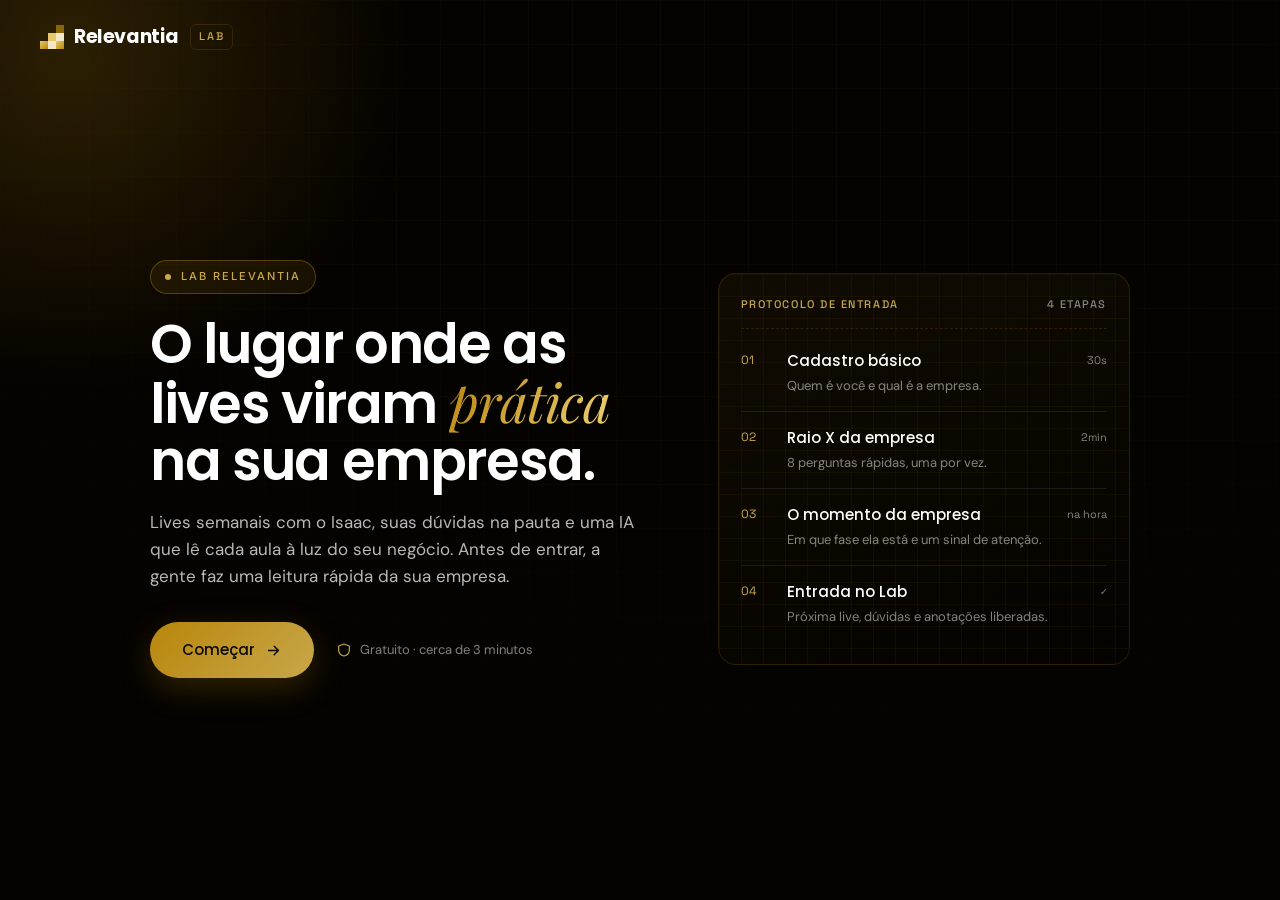
==== index.html @ 58bb85fe "Lab Relevantia V1 essencial Raio X com leitura rápida (momento da empresa e um sinal), leitura compl" ====
<!doctype html>
<html lang="pt-BR">
<head>
<meta charset="utf-8">
<meta name="viewport" content="width=device-width, initial-scale=1, viewport-fit=cover">
<title>Lab Relevantia</title>
<meta name="description" content="A casa de quem acompanha as lives semanais do Isaac Araújo: lives, dúvidas, Raio X da empresa e anotações com IA.">
<meta name="theme-color" content="#050300">
<link rel="preconnect" href="https://fonts.googleapis.com">
<link rel="preconnect" href="https://fonts.gstatic.com" crossorigin>
<link href="https://fonts.googleapis.com/css2?family=Poppins:wght@500;600;700&family=DM+Sans:opsz,wght@9..40,300;9..40,400;9..40,500;9..40,600&family=Space+Grotesk:wght@400;500;600&family=Playfair+Display:ital,wght@1,400;1,500&family=Inter:wght@500;600&display=swap" rel="stylesheet">
<link rel="stylesheet" href="css/lab.css">
</head>
<body>

<!-- símbolo da marca -->
<svg width="0" height="0" style="position:absolute" aria-hidden="true">
  <defs>
    <linearGradient id="lg-gold" x1="0" y1="0" x2="1" y2="1"><stop offset="0" stop-color="#E8C96A"/><stop offset="1" stop-color="#B8860B"/></linearGradient>
    <symbol id="mark" viewBox="0 0 30 30">
      <rect x="20" y="0" width="10" height="10" fill="#8A6608"/>
      <rect x="10" y="10" width="10" height="10" fill="#E8C96A"/>
      <rect x="20" y="10" width="10" height="10" fill="#F2E7C9"/>
      <rect x="0" y="20" width="10" height="10" fill="url(#lg-gold)"/>
      <rect x="10" y="20" width="10" height="10" fill="#F2E7C9"/>
      <rect x="20" y="20" width="10" height="10" fill="url(#lg-gold)"/>
    </symbol>
  </defs>
</svg>

<div id="app"></div>
<div id="toast" class="toast" role="status" aria-live="polite"></div>

<script src="js/lab.js" defer></script>
</body>
</html>
---- css/lab.css ----
/* ============ TOKENS (identidade Relevantia + caderno de laboratório) ============ */
:root{
  color-scheme:dark;
  --ink:#050300; --ink-2:#0A0800; --ink-3:#120D02; --ink-4:#18120A; --brown:#1A1200;
  --gold:#B8860B; --gold-2:#C8A84B; --gold-3:#E8C96A; --gold-deep:#8A6608; --bronze:#7A5C1E;
  --cream:#F5F0E8; --cream-2:#FFFDF7; --cream-line:#E0D8CC;
  --text-dark:#0A0800; --muted-dark:#5C4C38; --muted-warm:#A89880;
  --line:rgba(184,134,11,.18); --line-2:rgba(255,255,255,.08);
  --t-1:#fff; --t-2:rgba(255,255,255,.72); --t-3:rgba(255,255,255,.5);
  --live:#FF5E4D; --ok:#7FBF7A;
  --grad-gold:linear-gradient(135deg,#B8860B,#C8A84B);
  --grad-gold-text:linear-gradient(120deg,#B8860B 0%,#E8C96A 45%,#C8A84B 70%,#B8860B 100%);
  --f-head:"Poppins",system-ui,sans-serif;
  --f-body:"DM Sans",system-ui,sans-serif;
  --f-serif:"Playfair Display",Georgia,serif;
  --f-label:"Inter",system-ui,sans-serif;
  --f-tech:"Space Grotesk",ui-monospace,monospace;
  --ease:cubic-bezier(.22,1,.36,1);
  --gutter:clamp(16px,3.4vw,40px);
  --side:248px;
}
*,*::before,*::after{box-sizing:border-box}
html{-webkit-text-size-adjust:100%}
body{margin:0;background:var(--ink);color:var(--t-1);font-family:var(--f-body);font-size:15px;line-height:1.6;-webkit-font-smoothing:antialiased;overflow-x:hidden;min-height:100vh}
img,svg{display:block;max-width:100%}
a{color:inherit;text-decoration:none}
p{margin:0}
h1,h2,h3,h4{margin:0;font-family:var(--f-head);font-weight:600;letter-spacing:-.02em;line-height:1.2}
button{font:inherit;color:inherit;background:none;border:0;cursor:pointer;padding:0}
input,select,textarea{font:inherit;color:inherit}
::selection{background:var(--gold-3);color:var(--ink)}
:focus-visible{outline:2px solid var(--gold-3);outline-offset:3px;border-radius:8px}

.serif{font-family:var(--f-serif);font-style:italic;font-weight:400;letter-spacing:-.01em;
  background:var(--grad-gold-text);background-size:220% 100%;-webkit-background-clip:text;background-clip:text;color:transparent;padding-right:.06em;animation:shimmer 6s linear infinite}
.paper .serif{background:linear-gradient(120deg,#8A6608 0%,#B8860B 45%,#7A5C1E 70%,#8A6608 100%);background-size:220% 100%;-webkit-background-clip:text;background-clip:text}
@keyframes shimmer{to{background-position:-220% 0}}

/* rótulo técnico (estética de laboratório) */
.mono{font-family:var(--f-tech);font-size:11px;font-weight:500;letter-spacing:.14em;text-transform:uppercase;color:var(--gold-2)}
.paper .mono{color:var(--gold-deep)}
.eyebrow{display:inline-flex;align-items:center;gap:10px;padding:7px 14px;border-radius:100px;font-family:var(--f-label);font-size:11px;font-weight:500;letter-spacing:.18em;text-transform:uppercase;color:var(--gold-2);background:rgba(184,134,11,.1);border:1px solid rgba(184,134,11,.4)}
.eyebrow .dot{width:6px;height:6px;border-radius:50%;background:var(--gold-2);animation:ping 2.2s var(--ease) infinite}
@keyframes ping{0%{box-shadow:0 0 0 0 rgba(200,168,75,.55)}80%,100%{box-shadow:0 0 0 8px rgba(200,168,75,0)}}
.live-dot{position:relative;display:inline-block;width:8px;height:8px;border-radius:50%;background:var(--live);flex:none}
.live-dot::after{content:"";position:absolute;inset:0;border-radius:50%;background:var(--live);animation:livepulse 1.8s ease-out infinite}
@keyframes livepulse{0%{transform:scale(1);opacity:.7}100%{transform:scale(3.2);opacity:0}}

/* botões */
.btn{position:relative;display:inline-flex;align-items:center;justify-content:center;gap:10px;min-height:46px;padding:12px 24px;border-radius:100px;font-family:var(--f-head);font-weight:500;font-size:14px;line-height:1.2;cursor:pointer;border:0;isolation:isolate;overflow:hidden;transition:transform .3s var(--ease),box-shadow .3s var(--ease),background .3s,border-color .3s;white-space:nowrap}
.btn svg{width:17px;height:17px;flex:none}
.btn-gold{color:var(--ink-2);background:var(--grad-gold);box-shadow:0 10px 32px rgba(184,134,11,.25)}
.btn-gold::before{content:"";position:absolute;inset:0;z-index:-1;background:linear-gradient(135deg,#E8C96A,#B8860B);opacity:0;transition:opacity .3s}
.btn-gold:hover{transform:translateY(-2px);box-shadow:0 16px 44px rgba(184,134,11,.4)}
.btn-gold:hover::before{opacity:1}
.btn-gold:disabled{opacity:.4;pointer-events:none}
.btn-ghost{color:var(--t-1);border:1px solid rgba(255,255,255,.18);background:rgba(255,255,255,.03)}
.btn-ghost:hover{border-color:var(--gold-2);background:rgba(184,134,11,.08)}
.paper .btn-ghost{color:var(--text-dark);border-color:var(--cream-line);background:#fff}
.paper .btn-ghost:hover{border-color:var(--gold)}
.btn-sm{min-height:36px;padding:8px 16px;font-size:13px}
.btn-lg{min-height:56px;padding:16px 32px;font-size:15px}
.link{color:var(--gold-2);font-weight:500;display:inline-flex;align-items:center;gap:6px}
.link:hover{color:var(--gold-3)}
.link svg{width:15px;height:15px}

/* fundo: grade de laboratório */
.grid-bg{position:fixed;inset:0;pointer-events:none;z-index:0;
  background-image:linear-gradient(rgba(184,134,11,.045) 1px,transparent 1px),linear-gradient(90deg,rgba(184,134,11,.045) 1px,transparent 1px);background-size:44px 44px;
  -webkit-mask-image:radial-gradient(ellipse 90% 80% at 60% 20%,#000 30%,transparent 85%);mask-image:radial-gradient(ellipse 90% 80% at 60% 20%,#000 30%,transparent 85%)}
.glow{position:fixed;border-radius:50%;pointer-events:none;z-index:0;width:700px;height:700px;left:-280px;top:-300px;background:radial-gradient(circle,rgba(184,134,11,.22),transparent 70%)}

/* formulários */
.field{display:flex;flex-direction:column;gap:7px}
.field>span{font-family:var(--f-label);font-size:12px;font-weight:500;color:var(--t-2);letter-spacing:.02em}
.input{width:100%;min-height:48px;padding:12px 16px;border-radius:12px;border:1px solid rgba(255,255,255,.14);background:rgba(255,255,255,.035);color:var(--t-1);outline:none;transition:border-color .25s,background .25s}
.input::placeholder{color:var(--t-3)}
.input:focus{border-color:var(--gold-2);background:rgba(184,134,11,.06)}
select.input{appearance:none;background-image:url("data:image/svg+xml,%3Csvg xmlns='http://www.w3.org/2000/svg' width='12' height='12' viewBox='0 0 24 24' fill='none' stroke='%23C8A84B' stroke-width='2.5' stroke-linecap='round'%3E%3Cpath d='m6 9 6 6 6-6'/%3E%3C/svg%3E");background-repeat:no-repeat;background-position:right 16px center;padding-right:40px}
select.input option{background:var(--ink-3);color:#fff}
textarea.input{min-height:120px;resize:vertical;line-height:1.55}
.form-grid{display:grid;grid-template-columns:1fr 1fr;gap:16px}
.form-grid .full{grid-column:1/-1}

/* ============ ONBOARDING ============ */
.ob{position:relative;min-height:100vh;min-height:100svh;display:flex;flex-direction:column}
.ob-top{position:relative;z-index:2;display:flex;align-items:center;justify-content:space-between;gap:16px;padding:22px var(--gutter)}
.logo{display:inline-flex;align-items:center;gap:10px;font-family:var(--f-head);font-weight:700;font-size:19px;letter-spacing:-.02em;color:#fff}
.logo svg{width:24px;height:24px}
.logo .lab-tag{font-family:var(--f-tech);font-weight:500;font-size:11px;letter-spacing:.16em;color:var(--gold-2);padding:3px 8px;border:1px solid var(--line);border-radius:6px;margin-left:2px}
.steps{display:flex;align-items:center;gap:8px;font-family:var(--f-tech);font-size:11px;letter-spacing:.12em;text-transform:uppercase;color:var(--t-3)}
.steps .st{display:flex;align-items:center;gap:8px}
.steps .st i{width:22px;height:22px;border-radius:50%;display:grid;place-items:center;font-style:normal;border:1px solid rgba(255,255,255,.18);font-size:10px}
.steps .st.on{color:var(--gold-3)}
.steps .st.on i{border-color:var(--gold-2);background:rgba(184,134,11,.18)}
.steps .st.done i{background:var(--gold-2);border-color:var(--gold-2);color:var(--ink)}
.steps .bar{width:28px;height:1px;background:rgba(255,255,255,.15)}
.ob-body{position:relative;z-index:2;flex:1;display:flex;align-items:center;justify-content:center;padding:24px var(--gutter) 60px}

.welcome{max-width:980px;width:100%;display:grid;grid-template-columns:1.1fr .9fr;gap:clamp(32px,5vw,64px);align-items:center}
.welcome h1{font-size:clamp(34px,4.4vw,54px);line-height:1.06;letter-spacing:-.025em;margin:22px 0 18px}
.welcome .lead{font-size:17px;color:var(--t-2);max-width:500px}
.welcome .cta{display:flex;flex-wrap:wrap;gap:14px 22px;align-items:center;margin-top:32px}
.welcome .meta{font-size:13px;color:var(--t-3);display:flex;align-items:center;gap:8px}
.welcome .meta svg{width:16px;height:16px;color:var(--gold-2)}
.protocol{border:1px solid var(--line);border-radius:18px;background:linear-gradient(160deg,rgba(18,13,2,.9),rgba(5,3,0,.9));padding:22px;position:relative;overflow:hidden}
.protocol::before{content:"";position:absolute;inset:0;background-image:linear-gradient(rgba(184,134,11,.06) 1px,transparent 1px),linear-gradient(90deg,rgba(184,134,11,.06) 1px,transparent 1px);background-size:22px 22px;pointer-events:none}
.protocol>*{position:relative}
.protocol-h{display:flex;justify-content:space-between;align-items:center;padding-bottom:14px;border-bottom:1px dashed var(--line);margin-bottom:6px}
.protocol ol{list-style:none;margin:0;padding:0}
.protocol li{display:grid;grid-template-columns:34px 1fr auto;gap:12px;align-items:start;padding:14px 0;border-bottom:1px solid var(--line-2)}
.protocol li:last-child{border-bottom:0}
.protocol li .n{font-family:var(--f-tech);font-size:12px;color:var(--gold-2);padding-top:2px}
.protocol li b{display:block;font-family:var(--f-head);font-weight:500;font-size:15px}
.protocol li small{color:var(--t-3);font-size:13px}
.protocol li .tm{font-family:var(--f-tech);font-size:11px;color:var(--t-3);padding-top:3px}

.ob-card{width:100%;max-width:620px}
.ob-card h2{font-size:clamp(26px,3vw,34px);margin:14px 0 10px}
.ob-card .sub{color:var(--t-2);margin-bottom:28px}
.ob-actions{display:flex;justify-content:space-between;align-items:center;gap:12px;margin-top:30px}
.privacy{font-size:12px;color:var(--t-3);margin-top:18px;display:flex;gap:8px;align-items:flex-start}
.privacy svg{width:14px;height:14px;flex:none;margin-top:3px;color:var(--gold-2)}

/* Raio X */
.rx{width:100%;max-width:680px}
.rx-meter{display:flex;align-items:center;gap:14px;margin-bottom:34px}
.rx-meter .track{flex:1;height:6px;border-radius:6px;background:rgba(255,255,255,.07);position:relative;overflow:hidden}
.rx-meter .track::after{content:"";position:absolute;inset:0;background:repeating-linear-gradient(90deg,transparent 0 calc(100%/8 - 1px),rgba(5,3,0,.9) calc(100%/8 - 1px) calc(100%/8))}
.rx-meter .fill{position:absolute;inset:0 auto 0 0;background:var(--grad-gold);transition:width .6s var(--ease)}
.rx-meter .count{font-family:var(--f-tech);font-size:12px;color:var(--t-2);min-width:52px;text-align:right}
.rx-q{animation:qin .55s var(--ease)}
@keyframes qin{from{opacity:0;transform:translateY(14px)}to{opacity:1;transform:none}}
.rx-tag{display:flex;align-items:center;gap:10px;margin-bottom:14px}
.rx-tag .chip-tag{font-family:var(--f-tech);font-size:11px;letter-spacing:.14em;text-transform:uppercase;color:var(--gold-3);border:1px solid rgba(184,134,11,.4);background:rgba(184,134,11,.1);padding:4px 10px;border-radius:6px}
.rx-q h2{font-size:clamp(22px,2.6vw,30px);line-height:1.25;margin-bottom:8px}
.rx-q .hint{color:var(--t-3);font-size:14px;margin-bottom:24px}
.opts{display:grid;gap:10px}
.opt{display:grid;grid-template-columns:32px 1fr;gap:14px;align-items:center;text-align:left;padding:14px 16px;border-radius:14px;border:1px solid rgba(255,255,255,.1);background:rgba(255,255,255,.025);transition:border-color .25s,background .25s,transform .25s var(--ease)}
.opt:hover{border-color:rgba(200,168,75,.6);background:rgba(184,134,11,.07);transform:translateX(3px)}
.opt .k{width:32px;height:32px;border-radius:9px;display:grid;place-items:center;font-family:var(--f-tech);font-size:12px;color:var(--gold-2);border:1px solid var(--line)}
.opt.sel{border-color:var(--gold-2);background:rgba(184,134,11,.14)}
.opt.sel .k{background:var(--gold-2);color:var(--ink);border-color:var(--gold-2)}
.rx-other{margin-top:12px}
.rx-nav{display:flex;justify-content:space-between;align-items:center;margin-top:26px;min-height:46px}

/* processando */
.proc{max-width:520px;width:100%;text-align:center}
.flask{width:86px;height:86px;margin:0 auto 26px;position:relative}
.flask svg{width:100%;height:100%}
.flask .liq{animation:liq 2.4s ease-in-out infinite;transform-origin:50% 100%}
@keyframes liq{0%,100%{transform:scaleY(.92)}50%{transform:scaleY(1.04)}}
.flask .bub{animation:bub 1.8s ease-in infinite;opacity:0}
.flask .bub:nth-of-type(2){animation-delay:.6s}.flask .bub:nth-of-type(3){animation-delay:1.2s}
@keyframes bub{0%{opacity:0;transform:translateY(0)}20%{opacity:1}100%{opacity:0;transform:translateY(-22px)}}
.proc h2{font-size:26px;margin-bottom:24px}
.proc ul{list-style:none;padding:0;margin:0 auto;text-align:left;max-width:360px}
.proc li{display:flex;gap:12px;align-items:center;padding:9px 0;color:var(--t-3);font-size:14px;transition:color .3s}
.proc li i{width:18px;height:18px;border-radius:50%;border:1px solid rgba(255,255,255,.2);flex:none;display:grid;place-items:center}
.proc li.on{color:var(--t-1)}
.proc li.on i{border-color:var(--gold-2);border-top-color:transparent;animation:spin .8s linear infinite}
.proc li.done{color:var(--t-2)}
.proc li.done i{background:var(--gold-2);border-color:var(--gold-2);animation:none}
.proc li.done i::after{content:"";width:6px;height:3px;border-left:1.6px solid var(--ink);border-bottom:1.6px solid var(--ink);transform:rotate(-45deg) translate(1px,-1px)}
@keyframes spin{to{transform:rotate(360deg)}}

/* ============ LAUDO (papel creme) ============ */
.paper{background:linear-gradient(180deg,#FFFDF7 0%,#F5F0E8 100%);color:var(--text-dark);border-radius:20px;position:relative;overflow:hidden}
.paper::before{content:"";position:absolute;inset:0;pointer-events:none;background-image:linear-gradient(rgba(138,102,8,.06) 1px,transparent 1px),linear-gradient(90deg,rgba(138,102,8,.06) 1px,transparent 1px);background-size:24px 24px;-webkit-mask-image:linear-gradient(180deg,#000,transparent 340px);mask-image:linear-gradient(180deg,#000,transparent 340px)}
.paper>*{position:relative}
.report{width:100%;max-width:960px;padding:clamp(22px,4vw,44px);box-shadow:0 40px 100px rgba(0,0,0,.5)}
.report-h{display:flex;justify-content:space-between;gap:20px;flex-wrap:wrap;padding-bottom:22px;border-bottom:1px solid var(--cream-line)}
.report-h h2{font-size:clamp(26px,3.2vw,38px);margin:10px 0 6px}
.report-h p{color:var(--muted-dark)}
.stamp{align-self:flex-start;display:grid;gap:4px;padding:12px 16px;border:1px dashed rgba(138,102,8,.5);border-radius:12px;font-family:var(--f-tech);font-size:11px;letter-spacing:.08em;color:var(--muted-dark);min-width:200px}
.stamp b{color:var(--text-dark);font-weight:600}
.report-body{display:grid;grid-template-columns:1.15fr .85fr;gap:clamp(22px,4vw,44px);padding-top:26px}
.callout{border-radius:14px;padding:16px 18px;border:1px solid var(--cream-line);background:#fff;margin-top:12px}
.callout .mono{display:block;margin-bottom:4px}
.callout b{font-family:var(--f-head);font-weight:600;font-size:16px}
.callout p{font-size:14px;color:var(--muted-dark);margin-top:4px}
.callout.prio{border-color:rgba(184,134,11,.5);background:linear-gradient(160deg,#FFF8E6,#fff)}
.moment{font-family:var(--f-head);font-weight:600;font-size:clamp(30px,4vw,42px);letter-spacing:-.025em;line-height:1.1;margin:6px 0 18px}
.moment-p{font-size:15px;color:var(--muted-dark);max-width:46ch}
.stages{display:grid;grid-template-columns:repeat(4,1fr);gap:6px;margin-bottom:18px}
.stage{display:grid;gap:8px}
.stage i{display:block;height:10px;border-radius:10px;background:#EAE2D4}
.stage.past i{background:#D9C690}
.stage.on i{background:linear-gradient(90deg,#8A6608,#C8A84B 70%,#E8C96A);box-shadow:0 0 0 3px rgba(184,134,11,.18)}
.stage small{font-family:var(--f-tech);font-size:10px;letter-spacing:.06em;text-transform:uppercase;color:var(--muted-warm);line-height:1.3}
.stage.on small{color:var(--text-dark);font-weight:600}
.callout.prio p{color:var(--text-dark);font-size:14.5px}
/* cofre: o que a leitura completa mostra */
.vault{align-self:start;border-radius:18px;background:linear-gradient(160deg,#1A1200,#0A0800);color:#fff;padding:22px;position:relative;overflow:hidden;border:1px solid rgba(184,134,11,.4)}
.vault::before{content:"";position:absolute;inset:0;background-image:linear-gradient(rgba(184,134,11,.06) 1px,transparent 1px),linear-gradient(90deg,rgba(184,134,11,.06) 1px,transparent 1px);background-size:22px 22px;pointer-events:none}
.vault>*{position:relative}
.vault .mono{color:var(--gold-2)}
.vault-h{display:flex;justify-content:space-between;align-items:center;padding-bottom:12px;border-bottom:1px dashed rgba(184,134,11,.3)}
.vault-lock{display:inline-flex;align-items:center;gap:6px;font-family:var(--f-tech);font-size:10px;letter-spacing:.12em;text-transform:uppercase;color:var(--t-3)}
.vault-lock svg{width:12px;height:12px}
.vault ul{list-style:none;margin:0 0 18px;padding:0}
.vault li{display:grid;grid-template-columns:28px 1fr;gap:12px;padding:14px 0;border-bottom:1px solid rgba(255,255,255,.06)}
.vault li .k{width:28px;height:28px;border-radius:8px;display:grid;place-items:center;border:1px solid rgba(184,134,11,.35);color:var(--gold-3)}
.vault li .k svg{width:13px;height:13px}
.vault li b{display:block;font-family:var(--f-head);font-weight:500;font-size:14px;line-height:1.35;margin-bottom:8px}
.vault .blur{display:block;height:7px;border-radius:4px;background:rgba(255,255,255,.13);filter:blur(1.5px);margin-top:6px}
.vault .btn{width:100%}
.vault-note{font-size:12px;color:var(--t-3);text-align:center;margin-top:10px}
/* linha bloqueada (convite para a leitura completa) */
.locked-row{display:flex;align-items:center;gap:10px;margin-top:16px;padding:12px 14px;border-radius:12px;border:1px dashed rgba(184,134,11,.45);background:rgba(184,134,11,.06);font-size:13px;color:var(--t-2);transition:border-color .2s,background .2s}
.locked-row:hover{border-color:var(--gold-2);background:rgba(184,134,11,.12)}
.locked-row svg{width:15px;height:15px;color:var(--gold-3);flex:none}
.locked-row span{flex:1;min-width:0}
.locked-row b{font-family:var(--f-tech);font-weight:500;font-size:10px;letter-spacing:.12em;text-transform:uppercase;color:var(--gold-3);white-space:nowrap}
.locked-row.on-paper{background:#fff;color:var(--muted-dark);border-color:rgba(138,102,8,.4)}
.locked-row.on-paper svg,.locked-row.on-paper b{color:var(--gold-deep)}
.moment-mini{font-family:var(--f-head);font-weight:600;font-size:24px;letter-spacing:-.02em;margin:2px 0 12px}
.mini-stages{margin-bottom:12px}
.mini-stages .stage i{height:6px;background:rgba(255,255,255,.08)}
.mini-stages .stage.past i{background:rgba(200,168,75,.35)}
.report-foot{display:flex;justify-content:space-between;align-items:center;gap:16px;flex-wrap:wrap;margin-top:30px;padding-top:24px;border-top:1px solid var(--cream-line)}
.report-foot p{font-size:13px;color:var(--muted-dark);max-width:440px}
.report-foot .acts{display:flex;gap:10px;flex-wrap:wrap}

/* ============ SHELL DO LAB ============ */
.shell{position:relative;display:grid;grid-template-columns:var(--side) 1fr;min-height:100vh}
.side{position:sticky;top:0;height:100vh;z-index:5;display:flex;flex-direction:column;gap:6px;padding:22px 14px;border-right:1px solid var(--line);background:rgba(5,3,0,.82);backdrop-filter:blur(12px);-webkit-backdrop-filter:blur(12px)}
.side .logo{padding:2px 10px 20px}
.nav{display:flex;flex-direction:column;gap:2px}
.nav-sec{font-family:var(--f-tech);font-size:10px;letter-spacing:.16em;text-transform:uppercase;color:var(--t-3);padding:16px 12px 6px}
.nav-item{display:flex;align-items:center;gap:12px;padding:10px 12px;border-radius:10px;font-size:14px;color:var(--t-2);transition:background .2s,color .2s;position:relative}
.nav-item svg{width:18px;height:18px;flex:none;opacity:.8}
.nav-item:hover{background:rgba(255,255,255,.04);color:#fff}
.nav-item.on{background:rgba(184,134,11,.12);color:#fff}
.nav-item.on::before{content:"";position:absolute;left:-14px;top:9px;bottom:9px;width:2px;border-radius:2px;background:var(--gold-2)}
.nav-item.on svg{color:var(--gold-3);opacity:1}
.nav-item .badge{margin-left:auto;font-family:var(--f-tech);font-size:10px;padding:2px 7px;border-radius:20px;background:rgba(184,134,11,.2);color:var(--gold-3)}
.side-foot{margin-top:auto;display:flex;align-items:center;gap:10px;padding:12px;border-radius:12px;border:1px solid var(--line-2)}
.avatar{width:34px;height:34px;border-radius:10px;display:grid;place-items:center;font-family:var(--f-head);font-weight:600;font-size:13px;background:var(--grad-gold);color:var(--ink);flex:none}
.side-foot .who{min-width:0;flex:1}
.side-foot .who b{display:block;font-size:13px;font-weight:500;white-space:nowrap;overflow:hidden;text-overflow:ellipsis}
.side-foot .who small{display:block;font-size:11px;color:var(--t-3);white-space:nowrap;overflow:hidden;text-overflow:ellipsis}

.main{position:relative;z-index:1;min-width:0;padding:0 var(--gutter) 80px}
.top{display:flex;align-items:center;justify-content:space-between;gap:16px;padding:22px 0 26px;border-bottom:1px solid var(--line-2);margin-bottom:28px}
.top .crumb{display:flex;flex-direction:column;gap:4px}
.top h1{font-size:clamp(22px,2.4vw,28px)}
.top-acts{display:flex;align-items:center;gap:10px}
.icon-btn{width:40px;height:40px;border-radius:12px;display:grid;place-items:center;border:1px solid rgba(255,255,255,.12);color:var(--t-2);transition:border-color .2s,color .2s,background .2s}
.icon-btn:hover{border-color:var(--gold-2);color:var(--gold-3);background:rgba(184,134,11,.08)}
.icon-btn svg{width:18px;height:18px}
.armed{border-color:#E59A8A!important;color:#E59A8A!important}
.view{animation:qin .5s var(--ease)}

/* cards */
.card{position:relative;border-radius:18px;border:1px solid var(--line-2);background:linear-gradient(180deg,rgba(255,255,255,.04),rgba(255,255,255,.012));padding:clamp(18px,2.2vw,24px)}
.card-h{display:flex;align-items:center;justify-content:space-between;gap:12px;margin-bottom:16px}
.card-h h3{font-size:16px;font-weight:600}
.card-h .mono{color:var(--t-3)}
.grid{display:grid;gap:18px}
.g-home{grid-template-columns:1.45fr 1fr}
.g-2{grid-template-columns:1fr 1fr}
.g-3{grid-template-columns:repeat(3,1fr)}
.g-split{grid-template-columns:1fr 1.25fr;align-items:start}
.g-wide{grid-template-columns:1.4fr 1fr;align-items:start}
.muted{color:var(--t-2)}
.small{font-size:13px}
.empty{padding:28px;text-align:center;color:var(--t-3);border:1px dashed var(--line);border-radius:14px;font-size:14px}
.ph{display:inline;padding:0 .3em;border-radius:6px;border:1px dashed currentColor;color:var(--gold-2);background:rgba(184,134,11,.12)}

/* próxima live */
.next-live{overflow:hidden;border-color:rgba(184,134,11,.35);background:linear-gradient(150deg,#1A1200 0%,#0A0800 60%)}
.next-live::before{content:"";position:absolute;inset:0;background-image:linear-gradient(rgba(184,134,11,.06) 1px,transparent 1px),linear-gradient(90deg,rgba(184,134,11,.06) 1px,transparent 1px);background-size:26px 26px;-webkit-mask-image:linear-gradient(90deg,transparent,#000);mask-image:linear-gradient(90deg,transparent,#000);pointer-events:none}
.next-live>*{position:relative}
.nl-top{display:flex;align-items:center;gap:10px;font-family:var(--f-label);font-size:11px;font-weight:600;letter-spacing:.16em;text-transform:uppercase;color:var(--live)}
.next-live h2{font-size:clamp(22px,2.4vw,30px);margin:14px 0 8px;max-width:560px}
.next-live .when{color:var(--t-2);font-size:14px}
.cd{display:flex;gap:10px;margin:22px 0}
.cd div{min-width:68px;padding:10px 12px;border-radius:12px;border:1px solid var(--line);background:rgba(5,3,0,.5);text-align:center}
.cd b{display:block;font-family:var(--f-tech);font-weight:500;font-size:26px;line-height:1.1;color:var(--gold-3)}
.cd small{font-family:var(--f-tech);font-size:10px;letter-spacing:.14em;text-transform:uppercase;color:var(--t-3)}
.nl-acts{display:flex;gap:10px;flex-wrap:wrap}

/* avisos */
.feed{display:grid;gap:4px}
.feed-item{display:grid;grid-template-columns:36px 1fr;gap:14px;padding:12px 0;border-bottom:1px solid var(--line-2)}
.feed-item:last-child{border-bottom:0}
.feed-item .ic{width:36px;height:36px;border-radius:10px;display:grid;place-items:center;background:rgba(184,134,11,.12);color:var(--gold-3)}
.feed-item .ic svg{width:17px;height:17px}
.feed-item b{font-weight:500;font-size:14px;display:block}
.feed-item p{font-size:13px;color:var(--t-2)}
.feed-item .mono{color:var(--t-3);font-size:10px}
.feed-item.new b::after{content:"novo";margin-left:8px;font-family:var(--f-tech);font-size:9px;letter-spacing:.12em;text-transform:uppercase;padding:2px 6px;border-radius:4px;background:var(--gold-2);color:var(--ink);vertical-align:2px}

/* checklist da semana */
.week{display:grid;gap:8px}
.week a{display:flex;align-items:center;gap:12px;padding:12px 14px;border-radius:12px;border:1px solid var(--line-2);font-size:14px;transition:border-color .2s,background .2s}
.week a:hover{border-color:var(--line);background:rgba(184,134,11,.05)}
.week .ck{width:20px;height:20px;border-radius:6px;border:1.5px solid rgba(255,255,255,.25);display:grid;place-items:center;flex:none}
.week .ck svg{width:12px;height:12px;opacity:0}
.week a.done{color:var(--t-3)}
.week a.done .ck{background:var(--gold-2);border-color:var(--gold-2);color:var(--ink)}
.week a.done .ck svg{opacity:1}
.week a .go{margin-left:auto;color:var(--t-3);width:16px;height:16px}
.progress-line{height:4px;border-radius:4px;background:rgba(255,255,255,.07);overflow:hidden;margin:4px 0 14px}
.progress-line i{display:block;height:100%;background:var(--grad-gold);transition:width .6s var(--ease)}

/* lives */
.lives-list{display:grid;gap:10px}
.live-row{display:grid;grid-template-columns:120px 1fr auto;gap:18px;align-items:center;padding:16px 18px;border-radius:16px;border:1px solid var(--line-2);background:rgba(255,255,255,.02);transition:border-color .2s,background .2s}
.live-row:hover{border-color:var(--line)}
.thumb{aspect-ratio:16/9;border-radius:10px;background:linear-gradient(140deg,#2A1E06,#0A0800);border:1px solid var(--line);display:grid;place-items:center;position:relative;overflow:hidden}
.thumb::before{content:"";position:absolute;inset:0;background-image:linear-gradient(rgba(184,134,11,.08) 1px,transparent 1px),linear-gradient(90deg,rgba(184,134,11,.08) 1px,transparent 1px);background-size:12px 12px}
.thumb span{position:relative;font-family:var(--f-tech);font-size:12px;color:var(--gold-3)}
.thumb .play{position:absolute;right:6px;bottom:6px;width:20px;height:20px;border-radius:50%;background:rgba(5,3,0,.7);display:grid;place-items:center}
.thumb .play svg{width:9px;height:9px;color:#fff}
.live-row h4{font-size:15px;font-weight:500;font-family:var(--f-head)}
.live-row .meta{display:flex;flex-wrap:wrap;gap:6px 14px;font-size:12.5px;color:var(--t-3);margin-top:4px}
.live-row .acts{display:flex;gap:8px}
.tabs{display:inline-flex;gap:4px;padding:4px;border-radius:12px;border:1px solid var(--line-2);margin-bottom:20px}
.tabs button{padding:8px 16px;border-radius:9px;font-size:13px;color:var(--t-2)}
.tabs button.on{background:rgba(184,134,11,.16);color:#fff}
.materials{display:flex;flex-wrap:wrap;gap:6px;margin-top:10px}
.mat{display:inline-flex;align-items:center;gap:6px;font-size:12px;padding:5px 10px;border-radius:8px;border:1px solid var(--line-2);color:var(--t-2)}
.mat:hover{border-color:var(--gold-2);color:#fff}
.mat svg{width:13px;height:13px;color:var(--gold-2)}
.detail{margin-top:10px;padding:16px 18px;border-radius:14px;background:rgba(5,3,0,.5);border:1px dashed var(--line);font-size:14px;color:var(--t-2)}

/* dúvidas + votações */
.q-list{display:grid;gap:10px}
.q-item{display:grid;grid-template-columns:56px 1fr;gap:14px;align-items:start;padding:14px 16px;border-radius:14px;border:1px solid var(--line-2);background:rgba(255,255,255,.02)}
.q-item.mine{border-color:rgba(184,134,11,.35)}
.vote{display:flex;flex-direction:column;align-items:center;gap:2px;padding:8px 0;border-radius:10px;border:1px solid rgba(255,255,255,.12);font-family:var(--f-tech);font-size:13px;transition:all .2s}
.vote svg{width:14px;height:14px}
.vote:hover{border-color:var(--gold-2)}
.vote.on{background:rgba(184,134,11,.18);border-color:var(--gold-2);color:var(--gold-3)}
.vote:disabled{opacity:.5;cursor:default}
.q-item p{font-size:14.5px}
.q-item .by{font-size:12px;color:var(--t-3);margin-top:6px;display:flex;gap:10px;flex-wrap:wrap}
.q-item .by .you{color:var(--gold-2)}
.q-form .row{display:flex;justify-content:space-between;align-items:center;gap:12px;margin-top:12px;flex-wrap:wrap}
.counter{font-family:var(--f-tech);font-size:11px;color:var(--t-3)}
.sort{display:flex;gap:6px}
.sort button{font-size:12px;padding:6px 12px;border-radius:8px;color:var(--t-3);border:1px solid transparent}
.sort button.on{border-color:var(--line);color:#fff}

.poll{display:grid;gap:10px}
.poll-opt{position:relative;display:grid;grid-template-columns:22px 1fr auto;gap:14px;align-items:center;padding:14px 16px;border-radius:14px;border:1px solid var(--line-2);text-align:left;overflow:hidden;transition:border-color .2s}
.poll-opt:hover{border-color:var(--line)}
.poll-opt .fill{position:absolute;inset:0 auto 0 0;width:0;background:linear-gradient(90deg,rgba(184,134,11,.2),rgba(184,134,11,.06));transition:width 1s var(--ease);z-index:0}
.poll-opt>*:not(.fill){position:relative;z-index:1}
.poll-opt .rd{width:20px;height:20px;border-radius:50%;border:1.5px solid rgba(255,255,255,.3);display:grid;place-items:center}
.poll-opt.on{border-color:var(--gold-2)}
.poll-opt.on .rd{border-color:var(--gold-2)}
.poll-opt.on .rd::after{content:"";width:10px;height:10px;border-radius:50%;background:var(--gold-2)}
.poll-opt b{font-weight:500;font-size:14.5px;display:block}
.poll-opt small{font-size:12.5px;color:var(--t-3)}
.poll-opt .pct{font-family:var(--f-tech);font-size:14px;color:var(--gold-3)}

/* anotações + IA */
.notes{display:grid;grid-template-columns:270px 1fr;gap:18px;align-items:start}
.note-lives{display:grid;gap:6px}
.note-lives button{text-align:left;padding:12px 14px;border-radius:12px;border:1px solid var(--line-2);display:grid;gap:2px;transition:all .2s}
.note-lives button:hover{border-color:var(--line)}
.note-lives button.on{border-color:var(--gold-2);background:rgba(184,134,11,.1)}
.note-lives b{font-weight:500;font-size:13.5px;line-height:1.35}
.note-lives small{font-size:11px;color:var(--t-3);font-family:var(--f-tech);letter-spacing:.06em}
.note-entry{padding:16px 18px;border-radius:14px;border:1px solid var(--line-2);background:rgba(255,255,255,.02);margin-top:12px}
.note-entry .h{display:flex;justify-content:space-between;align-items:center;gap:10px;margin-bottom:8px}
.note-entry .txt{font-size:14.5px;white-space:pre-wrap;color:var(--t-1)}
.note-entry .acts{display:flex;gap:8px;margin-top:14px;flex-wrap:wrap}
.ai{margin-top:14px;padding:clamp(18px,2.4vw,24px)}
.ai-h{display:flex;align-items:center;gap:10px;margin-bottom:14px;padding-bottom:12px;border-bottom:1px dashed var(--cream-line)}
.ai-h .ai-ic{width:30px;height:30px;border-radius:9px;background:var(--ink);display:grid;place-items:center}
.ai-h .ai-ic svg{width:16px;height:16px;color:var(--gold-3)}
.ai-h b{font-family:var(--f-head);font-weight:600;font-size:14px}
.ai-h .mono{margin-left:auto}
.ai-sec{padding:10px 0}
.ai-sec .mono{display:block;margin-bottom:4px}
.ai-sec p{font-size:14.5px;color:#2A2214;line-height:1.6}
.ai-sec + .ai-sec{border-top:1px solid var(--cream-line)}
.ai-q{display:flex;gap:12px;align-items:center;justify-content:space-between;flex-wrap:wrap;margin-top:6px;padding:12px 14px;border-radius:12px;background:#fff;border:1px solid var(--cream-line)}
.ai-q p{font-style:italic;font-family:var(--f-serif);font-size:16px;color:var(--text-dark);flex:1;min-width:200px}
.typing{display:flex;gap:10px;align-items:center;color:var(--muted-dark);font-size:13px;font-family:var(--f-tech);letter-spacing:.06em}
.typing i{width:6px;height:6px;border-radius:50%;background:var(--gold);animation:blink 1s infinite}
.typing i:nth-child(2){animation-delay:.2s}.typing i:nth-child(3){animation-delay:.4s}
@keyframes blink{0%,100%{opacity:.2}50%{opacity:1}}

/* ecossistema */
.trial{display:flex;flex-direction:column;gap:12px;overflow:hidden}
.trial .ic{width:46px;height:46px;border-radius:13px;display:grid;place-items:center;border:1px solid var(--line);background:rgba(184,134,11,.08);color:var(--gold-3)}
.trial .ic svg{width:22px;height:22px}
.trial h3{font-size:19px}
.trial p{font-size:14px;color:var(--t-2);flex:1}
.trial ul{list-style:none;margin:0;padding:0;display:grid;gap:6px;font-size:13px;color:var(--t-2)}
.trial li{display:flex;gap:8px;align-items:flex-start}
.trial li::before{content:"";width:5px;height:5px;margin-top:8px;border-radius:1px;background:var(--gold-2);flex:none}
.trial .status{display:flex;align-items:center;gap:8px;font-family:var(--f-tech);font-size:11px;letter-spacing:.1em;text-transform:uppercase;color:var(--ok)}
.trial .status i{width:7px;height:7px;border-radius:50%;background:var(--ok)}
.trial.active{border-color:rgba(127,191,122,.35)}
.trial.featured{border-color:rgba(184,134,11,.4);background:linear-gradient(160deg,rgba(184,134,11,.1),rgba(255,255,255,.01))}

/* ============ TUTORIAL ============ */
.tour{position:fixed;inset:0;z-index:100;pointer-events:none}
.tour-block{position:fixed;inset:0;pointer-events:auto}
.tour-spot{position:fixed;border-radius:14px;box-shadow:0 0 0 9999px rgba(5,3,0,.8),0 0 0 1px var(--gold-2),0 0 30px rgba(200,168,75,.35);transition:all .45s var(--ease);pointer-events:none}
.tour-spot.center{left:50%!important;top:50%!important;width:0!important;height:0!important;box-shadow:0 0 0 9999px rgba(5,3,0,.82)}
.tour-tip{position:fixed;width:min(360px,calc(100vw - 32px));pointer-events:auto;padding:20px;border-radius:18px;background:linear-gradient(170deg,#1A1200,#0A0800);border:1px solid rgba(184,134,11,.45);box-shadow:0 30px 80px rgba(0,0,0,.6);transition:left .45s var(--ease),top .45s var(--ease),opacity .3s;animation:qin .4s var(--ease)}
.tour-tip .h{display:flex;justify-content:space-between;align-items:center;margin-bottom:10px}
.tour-tip h3{font-size:18px;margin-bottom:6px}
.tour-tip p{font-size:14px;color:var(--t-2)}
.tour-tip .dots{display:flex;gap:5px}
.tour-tip .dots i{width:6px;height:6px;border-radius:50%;background:rgba(255,255,255,.18)}
.tour-tip .dots i.on{background:var(--gold-2);width:16px;border-radius:4px}
.tour-tip .f{display:flex;justify-content:space-between;align-items:center;gap:10px;margin-top:18px}
.tour-tip .skip{font-size:13px;color:var(--t-3)}
.tour-tip .skip:hover{color:#fff}

/* toast */
.toast{position:fixed;left:50%;bottom:28px;z-index:120;transform:translate(-50%,20px);opacity:0;pointer-events:none;padding:12px 18px;border-radius:12px;background:#1A1200;border:1px solid rgba(184,134,11,.45);font-size:14px;box-shadow:0 20px 50px rgba(0,0,0,.5);transition:all .35s var(--ease);display:flex;gap:10px;align-items:center;max-width:calc(100vw - 32px)}
.toast.show{opacity:1;transform:translate(-50%,0)}
.toast svg{width:16px;height:16px;color:var(--gold-3);flex:none}

/* ============ RESPONSIVO ============ */
@media (max-width:1100px){
  .g-home{grid-template-columns:1fr}
  .g-3{grid-template-columns:1fr 1fr}
}
@media (max-width:900px){
  .welcome{grid-template-columns:1fr}
  .report-body{grid-template-columns:1fr}
  .notes{grid-template-columns:1fr}
  .note-lives{grid-auto-flow:column;grid-auto-columns:minmax(200px,1fr);overflow-x:auto;padding-bottom:6px}
}
@media (max-width:820px){
  .shell{grid-template-columns:1fr}
  .side{position:fixed;inset:auto 0 0 0;height:auto;flex-direction:row;padding:6px 8px calc(6px + env(safe-area-inset-bottom));border-right:0;border-top:1px solid var(--line);z-index:20}
  .side .logo,.side-foot,.nav-sec{display:none}
  .nav{flex-direction:row;overflow-x:auto;gap:2px;width:100%;scrollbar-width:none}
  .nav::-webkit-scrollbar{display:none}
  .nav-item{flex-direction:column;gap:3px;padding:8px 10px;font-size:10.5px;min-width:70px;text-align:center;white-space:nowrap}
  .nav-item .badge{position:absolute;top:2px;right:8px;margin:0;padding:0 5px}
  .nav-item.on::before{left:20px;right:20px;top:0;bottom:auto;width:auto;height:2px}
  .main{padding-bottom:110px}
  .top{padding-top:16px}
  .g-2,.g-3,.g-split,.g-wide{grid-template-columns:1fr}
  .live-row{grid-template-columns:96px 1fr}
  .live-row .acts{grid-column:1/-1}
  .toast{bottom:96px}
}
@media (max-width:620px){
  .steps .lbl,.steps .bar{display:none}
  .form-grid{grid-template-columns:1fr}
  .cd div{min-width:0;flex:1;padding:8px}
  .cd b{font-size:21px}
  .ob-actions .btn,.report-foot .acts .btn{flex:1}
  .top h1{font-size:21px}
  .top .mono{display:none}
}
@media (prefers-reduced-motion:reduce){
  *,*::before,*::after{animation-duration:.01ms!important;animation-iteration-count:1!important;transition-duration:.01ms!important}
}
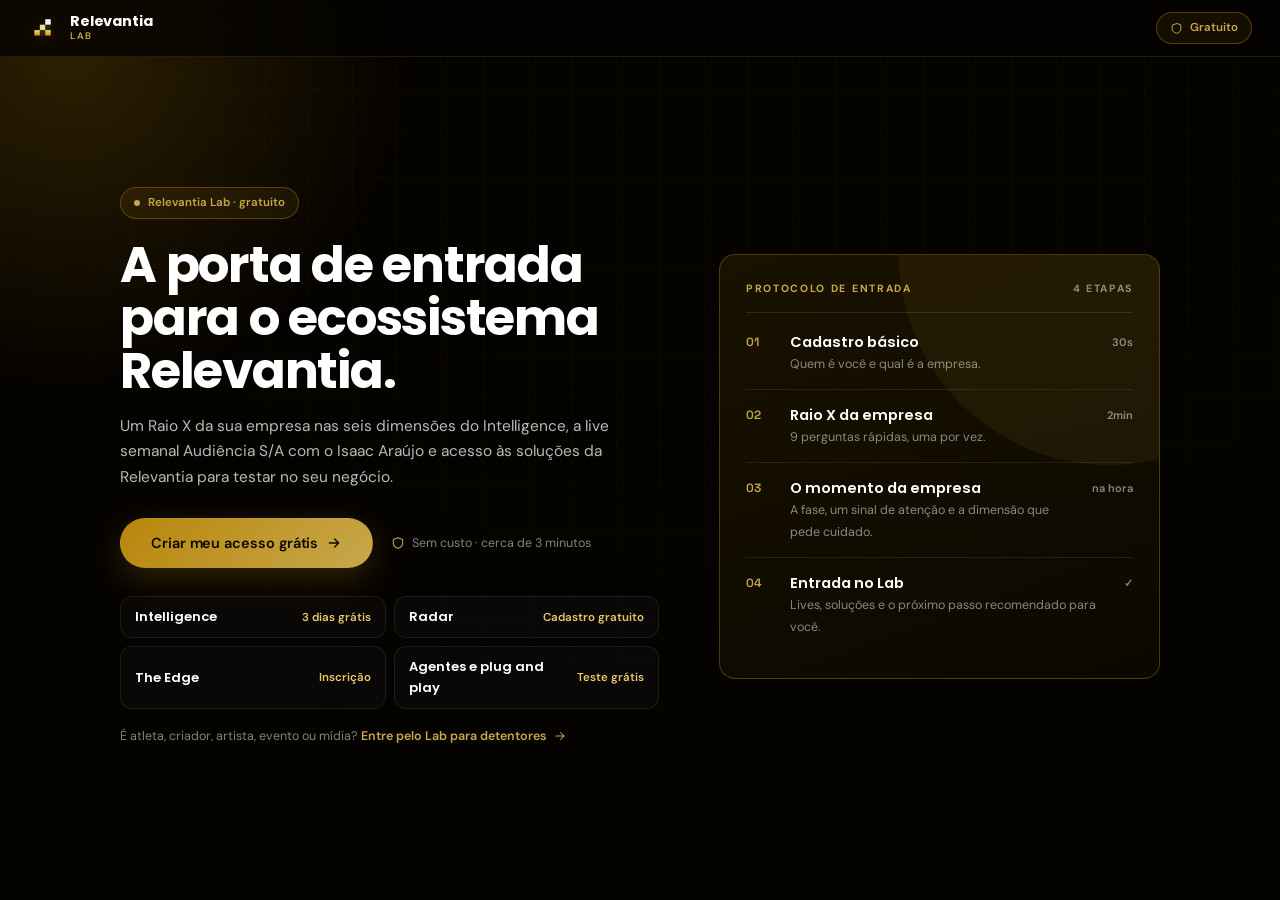
==== commit 111754fd: "Transforma o Lab na porta de entrada gratuita do ecossistema O Lab passa a ser a primeira plataforma" ====
--- a/index.html
+++ b/index.html
@@ -3,34 +3,21 @@
 <head>
 <meta charset="utf-8">
 <meta name="viewport" content="width=device-width, initial-scale=1, viewport-fit=cover">
-<title>Lab Relevantia</title>
-<meta name="description" content="A casa de quem acompanha as lives semanais do Isaac Araújo: lives, dúvidas, Raio X da empresa e anotações com IA.">
+<title>Relevantia Lab</title>
+<meta name="description" content="A porta de entrada gratuita do ecossistema Relevantia: Raio X da empresa, a live Audiência S/A, teste do Intelligence, cadastro no Radar, inscrição no The Edge e agentes para testar.">
 <meta name="theme-color" content="#050300">
+<link rel="icon" type="image/png" href="assets/logos/mark-1.png">
 <link rel="preconnect" href="https://fonts.googleapis.com">
 <link rel="preconnect" href="https://fonts.gstatic.com" crossorigin>
-<link href="https://fonts.googleapis.com/css2?family=Poppins:wght@500;600;700&family=DM+Sans:opsz,wght@9..40,300;9..40,400;9..40,500;9..40,600&family=Space+Grotesk:wght@400;500;600&family=Playfair+Display:ital,wght@1,400;1,500&family=Inter:wght@500;600&display=swap" rel="stylesheet">
-<link rel="stylesheet" href="css/lab.css">
+<link href="https://fonts.googleapis.com/css2?family=Poppins:wght@500;600;700&family=DM+Sans:wght@400;500;600;700&family=Space+Grotesk:wght@500;600;700&family=Inter:wght@500;600&display=swap" rel="stylesheet">
+<link rel="stylesheet" href="css/lab.css?v=6">
 </head>
 <body>
 
-<!-- símbolo da marca -->
-<svg width="0" height="0" style="position:absolute" aria-hidden="true">
-  <defs>
-    <linearGradient id="lg-gold" x1="0" y1="0" x2="1" y2="1"><stop offset="0" stop-color="#E8C96A"/><stop offset="1" stop-color="#B8860B"/></linearGradient>
-    <symbol id="mark" viewBox="0 0 30 30">
-      <rect x="20" y="0" width="10" height="10" fill="#8A6608"/>
-      <rect x="10" y="10" width="10" height="10" fill="#E8C96A"/>
-      <rect x="20" y="10" width="10" height="10" fill="#F2E7C9"/>
-      <rect x="0" y="20" width="10" height="10" fill="url(#lg-gold)"/>
-      <rect x="10" y="20" width="10" height="10" fill="#F2E7C9"/>
-      <rect x="20" y="20" width="10" height="10" fill="url(#lg-gold)"/>
-    </symbol>
-  </defs>
-</svg>
 
 <div id="app"></div>
 <div id="toast" class="toast" role="status" aria-live="polite"></div>
 
-<script src="js/lab.js" defer></script>
+<script src="js/lab.js?v=6" defer></script>
 </body>
 </html>
--- a/css/lab.css
+++ b/css/lab.css
@@ -1,461 +1,659 @@
-/* ============ TOKENS (identidade Relevantia + caderno de laboratório) ============ */
+/* ═══════════════════════════════════════════════
+   RELEVANTIA LAB
+   Design System v3.2. Estrutura e componentes no padrão do Relevantia Intelligence
+   (sidebar, topbar com breadcrumb, overlines, cards, campos, botões em pílula), com a
+   identidade escura do Lab: fundo tinta, grade fina de ouro, brilho e o laudo em papel creme.
+   Regras: sem itálico; título num peso e numa cor só; ouro de preenchimento sempre em gradiente;
+   a cor de cada dimensão só em acentos (bolinha, borda, barra), nunca em texto.
+   ═══════════════════════════════════════════════ */
 :root{
   color-scheme:dark;
-  --ink:#050300; --ink-2:#0A0800; --ink-3:#120D02; --ink-4:#18120A; --brown:#1A1200;
-  --gold:#B8860B; --gold-2:#C8A84B; --gold-3:#E8C96A; --gold-deep:#8A6608; --bronze:#7A5C1E;
-  --cream:#F5F0E8; --cream-2:#FFFDF7; --cream-line:#E0D8CC;
-  --text-dark:#0A0800; --muted-dark:#5C4C38; --muted-warm:#A89880;
-  --line:rgba(184,134,11,.18); --line-2:rgba(255,255,255,.08);
+  /* Gold */
+  --gold:#B8860B; --gold-light:#C8A84B; --gold-bright:#E8C96A; --gold-pale:#F5E6C8; --gold-dark:#8B6508;
+  --gold-muted:rgba(184,134,11,.14); --gold-border:rgba(184,134,11,.35);
+  --gold-gradient:linear-gradient(135deg,#B8860B,#C8A84B); --gold-gradient-h:linear-gradient(90deg,#B8860B,#C8A84B);
+  /* Base */
+  --ink:#050300; --ink-2:#0A0800; --ink-3:#120D02; --black:#1A1200;
+  --cream:#FFFDF7; --cream-2:#F5F0E8; --cream-line:#E0D8CC; --muted-dark:#5C4C38; --muted-warm:#A89880;
+  /* Semânticas */
+  --ok:#7FBF7A; --ok-border:rgba(127,191,122,.35); --danger:#E59A8A; --live:#FF5E4D;
+  /* As 6 dimensões */
+  --dim-core:#B8860B; --dim-brand:#D97706; --dim-audience:#16A34A; --dim-business:#2563EB; --dim-partnerships:#7A5C1E; --dim-beyond:#0F766E;
+  /* Tipografia */
+  --font-heading:'Poppins',sans-serif; --font-display:'Space Grotesk',sans-serif; --font-body:'DM Sans',sans-serif;
+  /* Texto e linhas */
   --t-1:#fff; --t-2:rgba(255,255,255,.72); --t-3:rgba(255,255,255,.5);
-  --live:#FF5E4D; --ok:#7FBF7A;
-  --grad-gold:linear-gradient(135deg,#B8860B,#C8A84B);
-  --grad-gold-text:linear-gradient(120deg,#B8860B 0%,#E8C96A 45%,#C8A84B 70%,#B8860B 100%);
-  --f-head:"Poppins",system-ui,sans-serif;
-  --f-body:"DM Sans",system-ui,sans-serif;
-  --f-serif:"Playfair Display",Georgia,serif;
-  --f-label:"Inter",system-ui,sans-serif;
-  --f-tech:"Space Grotesk",ui-monospace,monospace;
-  --ease:cubic-bezier(.22,1,.36,1);
-  --gutter:clamp(16px,3.4vw,40px);
-  --side:248px;
+  --line:rgba(184,134,11,.18); --line-2:rgba(255,255,255,.08); --soft:rgba(255,255,255,.07);
+  /* Raios, movimento, layout */
+  --radius-pill:100px; --radius-lg:16px; --radius-md:12px; --radius-base:10px; --radius-sm:8px;
+  --t-fast:.15s ease; --t-med:.25s ease; --ease:cubic-bezier(.22,1,.36,1);
+  --sidebar-w:248px; --topbar-h:60px;
 }
-*,*::before,*::after{box-sizing:border-box}
+
+/* ═════════ RESET ═════════ */
+*,*::before,*::after{box-sizing:border-box;margin:0;padding:0}
 html{-webkit-text-size-adjust:100%}
-body{margin:0;background:var(--ink);color:var(--t-1);font-family:var(--f-body);font-size:15px;line-height:1.6;-webkit-font-smoothing:antialiased;overflow-x:hidden;min-height:100vh}
+body{font-family:var(--font-body);color:var(--t-1);background:var(--ink);font-size:14px;line-height:1.55;-webkit-font-smoothing:antialiased;min-height:100vh;overflow-x:hidden}
 img,svg{display:block;max-width:100%}
 a{color:inherit;text-decoration:none}
-p{margin:0}
-h1,h2,h3,h4{margin:0;font-family:var(--f-head);font-weight:600;letter-spacing:-.02em;line-height:1.2}
-button{font:inherit;color:inherit;background:none;border:0;cursor:pointer;padding:0}
+button{font:inherit;color:inherit;background:none;border:0;cursor:pointer}
 input,select,textarea{font:inherit;color:inherit}
-::selection{background:var(--gold-3);color:var(--ink)}
-:focus-visible{outline:2px solid var(--gold-3);outline-offset:3px;border-radius:8px}
-
-.serif{font-family:var(--f-serif);font-style:italic;font-weight:400;letter-spacing:-.01em;
-  background:var(--grad-gold-text);background-size:220% 100%;-webkit-background-clip:text;background-clip:text;color:transparent;padding-right:.06em;animation:shimmer 6s linear infinite}
-.paper .serif{background:linear-gradient(120deg,#8A6608 0%,#B8860B 45%,#7A5C1E 70%,#8A6608 100%);background-size:220% 100%;-webkit-background-clip:text;background-clip:text}
-@keyframes shimmer{to{background-position:-220% 0}}
-
-/* rótulo técnico (estética de laboratório) */
-.mono{font-family:var(--f-tech);font-size:11px;font-weight:500;letter-spacing:.14em;text-transform:uppercase;color:var(--gold-2)}
-.paper .mono{color:var(--gold-deep)}
-.eyebrow{display:inline-flex;align-items:center;gap:10px;padding:7px 14px;border-radius:100px;font-family:var(--f-label);font-size:11px;font-weight:500;letter-spacing:.18em;text-transform:uppercase;color:var(--gold-2);background:rgba(184,134,11,.1);border:1px solid rgba(184,134,11,.4)}
-.eyebrow .dot{width:6px;height:6px;border-radius:50%;background:var(--gold-2);animation:ping 2.2s var(--ease) infinite}
-@keyframes ping{0%{box-shadow:0 0 0 0 rgba(200,168,75,.55)}80%,100%{box-shadow:0 0 0 8px rgba(200,168,75,0)}}
-.live-dot{position:relative;display:inline-block;width:8px;height:8px;border-radius:50%;background:var(--live);flex:none}
+::selection{background:var(--gold-bright);color:var(--ink)}
+:focus-visible{outline:2px solid var(--gold-bright);outline-offset:2px;border-radius:6px}
+[hidden]{display:none!important}
+/* A plataforma não usa itálico: <em>/<i> destacam só por cor/peso. */
+em,i{font-style:normal}
+h1,h2,h3,h4{font-family:var(--font-heading);font-weight:700;letter-spacing:-.02em;line-height:1.2}
+@keyframes fadeUp{from{opacity:0;transform:translateY(8px)}to{opacity:1;transform:none}}
+@keyframes spin{to{transform:rotate(360deg)}}
+@keyframes pulse-dot{0%,100%{opacity:1;transform:scale(1);box-shadow:0 0 0 0 rgba(200,168,75,.45)}50%{opacity:.7;transform:scale(.9);box-shadow:0 0 0 5px rgba(200,168,75,0)}}
+
+/* fundo: grade fina de ouro e brilho */
+.grid-bg{position:fixed;inset:0;pointer-events:none;z-index:0;background-image:linear-gradient(rgba(184,134,11,.045) 1px,transparent 1px),linear-gradient(90deg,rgba(184,134,11,.045) 1px,transparent 1px);background-size:44px 44px;-webkit-mask-image:radial-gradient(ellipse 90% 80% at 60% 20%,#000 30%,transparent 85%);mask-image:radial-gradient(ellipse 90% 80% at 60% 20%,#000 30%,transparent 85%)}
+.glow{position:fixed;border-radius:50%;pointer-events:none;z-index:0;width:700px;height:700px;left:-280px;top:-300px;background:radial-gradient(circle,rgba(184,134,11,.22),transparent 70%)}
+.ob,.shell{position:relative;z-index:1}
+
+/* ═════════ TEXTO ═════════ */
+/* overline em caixa alta (padrão do Intelligence) */
+.mono{font-family:var(--font-body);font-size:10.5px;font-weight:700;letter-spacing:.16em;text-transform:uppercase;color:var(--gold-light)}
+.eyebrow{display:inline-flex;align-items:center;gap:8px;padding:6px 13px;border-radius:var(--radius-pill);font-size:11.5px;font-weight:600;color:var(--gold-light);background:rgba(184,134,11,.1);border:1px solid rgba(184,134,11,.4)}
+.eyebrow .dot{width:6px;height:6px;border-radius:50%;background:var(--gold-light);animation:pulse-dot 2.5s ease infinite}
+.lead{font-size:15.5px;line-height:1.65;color:var(--t-2);max-width:68ch}
+.muted{color:var(--t-2)}
+.small{font-size:12.5px}
+.link{display:inline-flex;align-items:center;gap:6px;font-size:12.5px;font-weight:600;color:var(--gold-light)}
+.link:hover{color:var(--gold-bright)}
+.link svg{width:14px;height:14px}
+.live-dot{position:relative;display:inline-block;width:7px;height:7px;border-radius:50%;background:var(--live);flex:none}
 .live-dot::after{content:"";position:absolute;inset:0;border-radius:50%;background:var(--live);animation:livepulse 1.8s ease-out infinite}
 @keyframes livepulse{0%{transform:scale(1);opacity:.7}100%{transform:scale(3.2);opacity:0}}
 
-/* botões */
-.btn{position:relative;display:inline-flex;align-items:center;justify-content:center;gap:10px;min-height:46px;padding:12px 24px;border-radius:100px;font-family:var(--f-head);font-weight:500;font-size:14px;line-height:1.2;cursor:pointer;border:0;isolation:isolate;overflow:hidden;transition:transform .3s var(--ease),box-shadow .3s var(--ease),background .3s,border-color .3s;white-space:nowrap}
-.btn svg{width:17px;height:17px;flex:none}
-.btn-gold{color:var(--ink-2);background:var(--grad-gold);box-shadow:0 10px 32px rgba(184,134,11,.25)}
+/* ═════════ BOTÕES ═════════ */
+.btn{position:relative;isolation:isolate;overflow:hidden;display:inline-flex;align-items:center;justify-content:center;gap:8px;min-height:42px;padding:11px 22px;border-radius:var(--radius-pill);border:1px solid transparent;font-family:var(--font-body);font-size:13.5px;font-weight:600;letter-spacing:-.005em;line-height:1.2;white-space:nowrap;cursor:pointer;transition:transform .3s var(--ease),box-shadow .3s var(--ease),background .25s,border-color .25s,color .25s}
+.btn svg{width:16px;height:16px;flex:none}
+.btn-gold{color:var(--ink-2);background:var(--gold-gradient);box-shadow:0 10px 32px rgba(184,134,11,.25)}
 .btn-gold::before{content:"";position:absolute;inset:0;z-index:-1;background:linear-gradient(135deg,#E8C96A,#B8860B);opacity:0;transition:opacity .3s}
-.btn-gold:hover{transform:translateY(-2px);box-shadow:0 16px 44px rgba(184,134,11,.4)}
+.btn-gold:hover{transform:translateY(-1px);box-shadow:0 16px 44px rgba(184,134,11,.4)}
 .btn-gold:hover::before{opacity:1}
 .btn-gold:disabled{opacity:.4;pointer-events:none}
-.btn-ghost{color:var(--t-1);border:1px solid rgba(255,255,255,.18);background:rgba(255,255,255,.03)}
-.btn-ghost:hover{border-color:var(--gold-2);background:rgba(184,134,11,.08)}
-.paper .btn-ghost{color:var(--text-dark);border-color:var(--cream-line);background:#fff}
-.paper .btn-ghost:hover{border-color:var(--gold)}
-.btn-sm{min-height:36px;padding:8px 16px;font-size:13px}
-.btn-lg{min-height:56px;padding:16px 32px;font-size:15px}
-.link{color:var(--gold-2);font-weight:500;display:inline-flex;align-items:center;gap:6px}
-.link:hover{color:var(--gold-3)}
-.link svg{width:15px;height:15px}
-
-/* fundo: grade de laboratório */
-.grid-bg{position:fixed;inset:0;pointer-events:none;z-index:0;
-  background-image:linear-gradient(rgba(184,134,11,.045) 1px,transparent 1px),linear-gradient(90deg,rgba(184,134,11,.045) 1px,transparent 1px);background-size:44px 44px;
-  -webkit-mask-image:radial-gradient(ellipse 90% 80% at 60% 20%,#000 30%,transparent 85%);mask-image:radial-gradient(ellipse 90% 80% at 60% 20%,#000 30%,transparent 85%)}
-.glow{position:fixed;border-radius:50%;pointer-events:none;z-index:0;width:700px;height:700px;left:-280px;top:-300px;background:radial-gradient(circle,rgba(184,134,11,.22),transparent 70%)}
-
-/* formulários */
-.field{display:flex;flex-direction:column;gap:7px}
-.field>span{font-family:var(--f-label);font-size:12px;font-weight:500;color:var(--t-2);letter-spacing:.02em}
-.input{width:100%;min-height:48px;padding:12px 16px;border-radius:12px;border:1px solid rgba(255,255,255,.14);background:rgba(255,255,255,.035);color:var(--t-1);outline:none;transition:border-color .25s,background .25s}
+.btn-ghost,.btn-outline{color:var(--t-1);background:rgba(255,255,255,.03);border-color:rgba(255,255,255,.18)}
+.btn-ghost:hover,.btn-outline:hover{border-color:var(--gold-light);background:rgba(184,134,11,.08)}
+.btn-sm{min-height:34px;padding:7px 15px;font-size:12.5px}
+.btn-lg{min-height:50px;padding:14px 30px;font-size:14.5px}
+.btn-block{width:100%}
+.icon-btn{width:34px;height:34px;border-radius:50%;display:grid;place-items:center;background:rgba(255,255,255,.03);border:1px solid rgba(255,255,255,.14);color:var(--t-2);transition:all .15s}
+.icon-btn:hover{color:var(--gold-bright);border-color:var(--gold-light)}
+.icon-btn svg{width:16px;height:16px}
+.armed{border-color:var(--danger)!important;color:var(--danger)!important}
+
+/* ═════════ FORMULÁRIOS ═════════ */
+.field{display:flex;flex-direction:column;gap:6px}
+.field>span{font-size:11px;font-weight:700;letter-spacing:.08em;text-transform:uppercase;color:var(--t-2)}
+.input{width:100%;min-height:44px;padding:11px 14px;font-size:14px;color:var(--t-1);background:rgba(255,255,255,.035);border:1px solid rgba(255,255,255,.14);border-radius:var(--radius-base);outline:none;transition:border-color var(--t-fast),background var(--t-fast),box-shadow var(--t-fast)}
 .input::placeholder{color:var(--t-3)}
-.input:focus{border-color:var(--gold-2);background:rgba(184,134,11,.06)}
-select.input{appearance:none;background-image:url("data:image/svg+xml,%3Csvg xmlns='http://www.w3.org/2000/svg' width='12' height='12' viewBox='0 0 24 24' fill='none' stroke='%23C8A84B' stroke-width='2.5' stroke-linecap='round'%3E%3Cpath d='m6 9 6 6 6-6'/%3E%3C/svg%3E");background-repeat:no-repeat;background-position:right 16px center;padding-right:40px}
+.input:focus{border-color:var(--gold-light);background:rgba(184,134,11,.06);box-shadow:0 0 0 3px var(--gold-muted)}
+select.input{appearance:none;background-image:url("data:image/svg+xml,%3Csvg xmlns='http://www.w3.org/2000/svg' width='12' height='12' viewBox='0 0 24 24' fill='none' stroke='%23C8A84B' stroke-width='2.5' stroke-linecap='round'%3E%3Cpath d='m6 9 6 6 6-6'/%3E%3C/svg%3E");background-repeat:no-repeat;background-position:right 14px center;padding-right:38px}
 select.input option{background:var(--ink-3);color:#fff}
-textarea.input{min-height:120px;resize:vertical;line-height:1.55}
-.form-grid{display:grid;grid-template-columns:1fr 1fr;gap:16px}
+textarea.input{min-height:110px;resize:vertical;line-height:1.5}
+.form-grid{display:grid;grid-template-columns:1fr 1fr;gap:14px}
 .form-grid .full{grid-column:1/-1}
-
-/* ============ ONBOARDING ============ */
-.ob{position:relative;min-height:100vh;min-height:100svh;display:flex;flex-direction:column}
-.ob-top{position:relative;z-index:2;display:flex;align-items:center;justify-content:space-between;gap:16px;padding:22px var(--gutter)}
-.logo{display:inline-flex;align-items:center;gap:10px;font-family:var(--f-head);font-weight:700;font-size:19px;letter-spacing:-.02em;color:#fff}
-.logo svg{width:24px;height:24px}
-.logo .lab-tag{font-family:var(--f-tech);font-weight:500;font-size:11px;letter-spacing:.16em;color:var(--gold-2);padding:3px 8px;border:1px solid var(--line);border-radius:6px;margin-left:2px}
-.steps{display:flex;align-items:center;gap:8px;font-family:var(--f-tech);font-size:11px;letter-spacing:.12em;text-transform:uppercase;color:var(--t-3)}
-.steps .st{display:flex;align-items:center;gap:8px}
-.steps .st i{width:22px;height:22px;border-radius:50%;display:grid;place-items:center;font-style:normal;border:1px solid rgba(255,255,255,.18);font-size:10px}
-.steps .st.on{color:var(--gold-3)}
-.steps .st.on i{border-color:var(--gold-2);background:rgba(184,134,11,.18)}
-.steps .st.done i{background:var(--gold-2);border-color:var(--gold-2);color:var(--ink)}
-.steps .bar{width:28px;height:1px;background:rgba(255,255,255,.15)}
-.ob-body{position:relative;z-index:2;flex:1;display:flex;align-items:center;justify-content:center;padding:24px var(--gutter) 60px}
-
-.welcome{max-width:980px;width:100%;display:grid;grid-template-columns:1.1fr .9fr;gap:clamp(32px,5vw,64px);align-items:center}
-.welcome h1{font-size:clamp(34px,4.4vw,54px);line-height:1.06;letter-spacing:-.025em;margin:22px 0 18px}
-.welcome .lead{font-size:17px;color:var(--t-2);max-width:500px}
-.welcome .cta{display:flex;flex-wrap:wrap;gap:14px 22px;align-items:center;margin-top:32px}
-.welcome .meta{font-size:13px;color:var(--t-3);display:flex;align-items:center;gap:8px}
-.welcome .meta svg{width:16px;height:16px;color:var(--gold-2)}
-.protocol{border:1px solid var(--line);border-radius:18px;background:linear-gradient(160deg,rgba(18,13,2,.9),rgba(5,3,0,.9));padding:22px;position:relative;overflow:hidden}
-.protocol::before{content:"";position:absolute;inset:0;background-image:linear-gradient(rgba(184,134,11,.06) 1px,transparent 1px),linear-gradient(90deg,rgba(184,134,11,.06) 1px,transparent 1px);background-size:22px 22px;pointer-events:none}
-.protocol>*{position:relative}
-.protocol-h{display:flex;justify-content:space-between;align-items:center;padding-bottom:14px;border-bottom:1px dashed var(--line);margin-bottom:6px}
-.protocol ol{list-style:none;margin:0;padding:0}
-.protocol li{display:grid;grid-template-columns:34px 1fr auto;gap:12px;align-items:start;padding:14px 0;border-bottom:1px solid var(--line-2)}
+.check{display:flex;gap:10px;align-items:flex-start;font-size:13px;color:var(--t-2);cursor:pointer}
+.check input{width:17px;height:17px;margin-top:1px;accent-color:var(--gold);flex:none}
+.f-actions{display:flex;justify-content:space-between;align-items:center;gap:12px;margin-top:22px;flex-wrap:wrap}
+.f-actions.end{justify-content:flex-end}
+.privacy{display:flex;gap:8px;align-items:flex-start;margin-top:16px;font-size:12px;color:var(--t-3)}
+.privacy svg{width:14px;height:14px;flex:none;margin-top:2px;color:var(--gold-light)}
+
+/* ═════════ LOGO (assets/logos/mark-1.png, a mesma do Intelligence) ═════════ */
+.logo{display:flex;align-items:center;gap:10px}
+.logo img{width:32px;height:32px;object-fit:contain;flex:none;filter:drop-shadow(0 2px 8px rgba(184,134,11,.22))}
+.logo>span{display:flex;flex-direction:column;line-height:1.05}
+.logo strong{font-family:var(--font-heading);font-size:14.5px;font-weight:700;letter-spacing:-.01em;color:#fff}
+.logo small{font-size:9.5px;font-weight:600;letter-spacing:.16em;text-transform:uppercase;color:var(--gold-light);margin-top:3px}
+
+/* ═════════ ONBOARDING ═════════ */
+.ob{min-height:100vh;min-height:100svh;display:flex;flex-direction:column}
+.ob-top{position:sticky;top:0;z-index:10;display:grid;grid-template-columns:1fr auto 1fr;align-items:center;gap:16px;padding:12px 28px;background:rgba(5,3,0,.78);backdrop-filter:blur(12px);-webkit-backdrop-filter:blur(12px);border-bottom:1px solid var(--line)}
+.ob-plan{justify-self:end;display:inline-flex;align-items:center;gap:7px;padding:6px 13px;border-radius:var(--radius-pill);background:rgba(184,134,11,.1);border:1px solid rgba(184,134,11,.4);font-size:11.5px;font-weight:600;color:var(--gold-light)}
+.ob-plan svg{width:13px;height:13px}
+.steps{list-style:none;display:flex;align-items:center}
+.steps li{display:inline-flex;align-items:center;gap:8px;padding:5px 12px 5px 5px;border:1px solid transparent;border-radius:var(--radius-pill);font-size:12.5px;font-weight:600;color:var(--t-3);white-space:nowrap}
+.steps li+li{margin-left:34px;position:relative}
+.steps li+li::before{content:"";position:absolute;left:-31px;top:50%;width:28px;height:1px;background:rgba(255,255,255,.15)}
+.steps .n{width:24px;height:24px;border-radius:50%;display:grid;place-items:center;font-size:11.5px;font-weight:700;border:1px solid rgba(255,255,255,.18)}
+.steps .done{color:var(--t-2)}
+.steps .done .n{background:var(--gold-light);color:var(--ink);border-color:var(--gold-light)}
+.steps .on{color:var(--gold-bright);background:rgba(184,134,11,.1);border-color:rgba(184,134,11,.35)}
+.steps .on .n{background:rgba(184,134,11,.2);color:var(--gold-bright);border-color:var(--gold-light)}
+.ob-body{flex:1;display:flex;align-items:center;justify-content:center;padding:40px 24px 64px}
+
+.welcome{width:100%;max-width:1040px;display:grid;grid-template-columns:1.1fr .9fr;gap:clamp(28px,5vw,60px);align-items:center;animation:fadeUp .35s ease-out both}
+.welcome h1{font-size:clamp(32px,4.2vw,50px);letter-spacing:-.025em;line-height:1.06;margin:20px 0 16px}
+.welcome .cta{display:flex;flex-wrap:wrap;gap:12px 18px;align-items:center;margin-top:28px}
+.welcome .meta{display:flex;align-items:center;gap:7px;font-size:12.5px;color:var(--t-3)}
+.welcome .meta svg{width:14px;height:14px;color:var(--gold-light)}
+.welcome-offers{list-style:none;display:grid;grid-template-columns:1fr 1fr;gap:8px;margin-top:28px;max-width:540px}
+.welcome-offers li{display:flex;justify-content:space-between;align-items:center;gap:10px;padding:10px 14px;border-radius:var(--radius-md);background:rgba(255,255,255,.025);border:1px solid var(--line-2);font-size:13px}
+.welcome-offers b{font-family:var(--font-heading);font-weight:600}
+.welcome-offers span{font-size:11.5px;font-weight:600;color:var(--gold-bright);white-space:nowrap}
+.welcome-alt{margin-top:18px;font-size:12.5px;color:var(--t-3)}
+
+/* card escuro com brilho (hero do Intelligence) */
+.protocol,.vault,.card.dark,.tour-tip{background:linear-gradient(160deg,var(--black),var(--ink-2));border:1px solid rgba(184,134,11,.38)}
+.protocol,.vault,.card.dark{position:relative;overflow:hidden}
+.protocol::after,.vault::after,.card.dark::after{content:"";position:absolute;width:420px;height:420px;right:-160px;top:-210px;border-radius:50%;background:var(--gold-gradient);opacity:.08;pointer-events:none}
+.protocol>*,.vault>*,.card.dark>*{position:relative;z-index:1}
+
+.protocol{border-radius:var(--radius-lg);padding:26px}
+.protocol-h{display:flex;justify-content:space-between;align-items:center;padding-bottom:14px;border-bottom:1px solid rgba(255,255,255,.1);margin-bottom:4px}
+.protocol-h .mono+.mono{color:var(--t-3)!important}
+.protocol ol{list-style:none}
+.protocol li{display:grid;grid-template-columns:32px 1fr auto;gap:12px;align-items:start;padding:14px 0;border-bottom:1px solid var(--line-2)}
 .protocol li:last-child{border-bottom:0}
-.protocol li .n{font-family:var(--f-tech);font-size:12px;color:var(--gold-2);padding-top:2px}
-.protocol li b{display:block;font-family:var(--f-head);font-weight:500;font-size:15px}
-.protocol li small{color:var(--t-3);font-size:13px}
-.protocol li .tm{font-family:var(--f-tech);font-size:11px;color:var(--t-3);padding-top:3px}
-
-.ob-card{width:100%;max-width:620px}
-.ob-card h2{font-size:clamp(26px,3vw,34px);margin:14px 0 10px}
-.ob-card .sub{color:var(--t-2);margin-bottom:28px}
-.ob-actions{display:flex;justify-content:space-between;align-items:center;gap:12px;margin-top:30px}
-.privacy{font-size:12px;color:var(--t-3);margin-top:18px;display:flex;gap:8px;align-items:flex-start}
-.privacy svg{width:14px;height:14px;flex:none;margin-top:3px;color:var(--gold-2)}
+.protocol .n{font-family:var(--font-display);font-weight:600;font-size:12px;color:var(--gold-light);padding-top:2px}
+.protocol b{display:block;font-family:var(--font-heading);font-weight:600;font-size:14.5px}
+.protocol small{font-size:12.5px;color:var(--t-3)}
+.protocol .tm{font-size:11px;font-weight:600;color:var(--t-3);padding-top:3px}
+
+.ob-card{width:100%;max-width:640px;animation:fadeUp .35s ease-out both}
+.ob-card h2{font-size:clamp(24px,3vw,30px);margin:10px 0 0}
+.ob-card .sub{margin:10px 0 26px;font-size:14px;color:var(--t-2)}
+.ob-actions{display:flex;justify-content:space-between;align-items:center;gap:12px;margin-top:28px}
 
 /* Raio X */
 .rx{width:100%;max-width:680px}
-.rx-meter{display:flex;align-items:center;gap:14px;margin-bottom:34px}
-.rx-meter .track{flex:1;height:6px;border-radius:6px;background:rgba(255,255,255,.07);position:relative;overflow:hidden}
-.rx-meter .track::after{content:"";position:absolute;inset:0;background:repeating-linear-gradient(90deg,transparent 0 calc(100%/8 - 1px),rgba(5,3,0,.9) calc(100%/8 - 1px) calc(100%/8))}
-.rx-meter .fill{position:absolute;inset:0 auto 0 0;background:var(--grad-gold);transition:width .6s var(--ease)}
-.rx-meter .count{font-family:var(--f-tech);font-size:12px;color:var(--t-2);min-width:52px;text-align:right}
-.rx-q{animation:qin .55s var(--ease)}
-@keyframes qin{from{opacity:0;transform:translateY(14px)}to{opacity:1;transform:none}}
-.rx-tag{display:flex;align-items:center;gap:10px;margin-bottom:14px}
-.rx-tag .chip-tag{font-family:var(--f-tech);font-size:11px;letter-spacing:.14em;text-transform:uppercase;color:var(--gold-3);border:1px solid rgba(184,134,11,.4);background:rgba(184,134,11,.1);padding:4px 10px;border-radius:6px}
-.rx-q h2{font-size:clamp(22px,2.6vw,30px);line-height:1.25;margin-bottom:8px}
-.rx-q .hint{color:var(--t-3);font-size:14px;margin-bottom:24px}
-.opts{display:grid;gap:10px}
-.opt{display:grid;grid-template-columns:32px 1fr;gap:14px;align-items:center;text-align:left;padding:14px 16px;border-radius:14px;border:1px solid rgba(255,255,255,.1);background:rgba(255,255,255,.025);transition:border-color .25s,background .25s,transform .25s var(--ease)}
+.rx-meter{display:flex;align-items:center;gap:14px;margin-bottom:30px}
+.rx-meter .track{flex:1;height:5px;border-radius:3px;background:var(--soft);overflow:hidden;position:relative}
+.rx-meter .fill{position:absolute;inset:0 auto 0 0;background:var(--gold-gradient-h);border-radius:3px;transition:width .6s var(--ease)}
+.rx-meter .count{font-family:var(--font-display);font-weight:600;font-size:12px;color:var(--t-2);min-width:48px;text-align:right}
+.rx-q{animation:fadeUp .4s ease-out both}
+.rx-tag{display:flex;align-items:center;gap:10px;margin-bottom:12px}
+.rx-tag .chip-tag{font-size:10px;font-weight:700;letter-spacing:.08em;text-transform:uppercase;color:var(--gold-bright);background:rgba(184,134,11,.1);border:1px solid rgba(184,134,11,.4);border-radius:var(--radius-pill);padding:3px 9px}
+.rx-tag .mono{color:var(--t-3)!important}
+.rx-q h2{font-size:clamp(21px,2.5vw,27px);line-height:1.28;margin-bottom:6px}
+.rx-q .hint{font-size:13.5px;color:var(--t-3);margin-bottom:22px}
+.opts{display:grid;gap:9px}
+.opt{display:grid;grid-template-columns:30px 1fr;gap:12px;align-items:center;text-align:left;padding:13px 15px;border-radius:var(--radius-md);border:1px solid rgba(255,255,255,.1);background:rgba(255,255,255,.025);font-size:14.5px;transition:border-color var(--t-fast),background var(--t-fast),transform .25s var(--ease)}
 .opt:hover{border-color:rgba(200,168,75,.6);background:rgba(184,134,11,.07);transform:translateX(3px)}
-.opt .k{width:32px;height:32px;border-radius:9px;display:grid;place-items:center;font-family:var(--f-tech);font-size:12px;color:var(--gold-2);border:1px solid var(--line)}
-.opt.sel{border-color:var(--gold-2);background:rgba(184,134,11,.14)}
-.opt.sel .k{background:var(--gold-2);color:var(--ink);border-color:var(--gold-2)}
+.opt .k{width:30px;height:30px;border-radius:var(--radius-sm);display:grid;place-items:center;font-size:12px;font-weight:700;color:var(--gold-light);border:1px solid var(--line)}
+.opt.sel{border-color:var(--gold-light);background:rgba(184,134,11,.14)}
+.opt.sel .k{background:var(--gold-light);color:var(--ink);border-color:var(--gold-light)}
 .rx-other{margin-top:12px}
-.rx-nav{display:flex;justify-content:space-between;align-items:center;margin-top:26px;min-height:46px}
+.rx-nav{display:flex;justify-content:space-between;align-items:center;margin-top:26px;min-height:42px}
+.rx-nav>.mono{color:var(--t-3)!important}
 
 /* processando */
-.proc{max-width:520px;width:100%;text-align:center}
-.flask{width:86px;height:86px;margin:0 auto 26px;position:relative}
+.proc{width:100%;max-width:480px;text-align:center}
+.flask{width:80px;height:80px;margin:0 auto 24px}
 .flask svg{width:100%;height:100%}
 .flask .liq{animation:liq 2.4s ease-in-out infinite;transform-origin:50% 100%}
 @keyframes liq{0%,100%{transform:scaleY(.92)}50%{transform:scaleY(1.04)}}
 .flask .bub{animation:bub 1.8s ease-in infinite;opacity:0}
 .flask .bub:nth-of-type(2){animation-delay:.6s}.flask .bub:nth-of-type(3){animation-delay:1.2s}
 @keyframes bub{0%{opacity:0;transform:translateY(0)}20%{opacity:1}100%{opacity:0;transform:translateY(-22px)}}
-.proc h2{font-size:26px;margin-bottom:24px}
-.proc ul{list-style:none;padding:0;margin:0 auto;text-align:left;max-width:360px}
+.proc h2{font-size:24px;margin-bottom:22px}
+.proc ul{list-style:none;margin:0 auto;text-align:left;max-width:330px}
 .proc li{display:flex;gap:12px;align-items:center;padding:9px 0;color:var(--t-3);font-size:14px;transition:color .3s}
-.proc li i{width:18px;height:18px;border-radius:50%;border:1px solid rgba(255,255,255,.2);flex:none;display:grid;place-items:center}
+.proc li i{width:18px;height:18px;border-radius:50%;border:1.5px solid rgba(255,255,255,.2);flex:none;display:grid;place-items:center}
 .proc li.on{color:var(--t-1)}
-.proc li.on i{border-color:var(--gold-2);border-top-color:transparent;animation:spin .8s linear infinite}
+.proc li.on i{border-color:var(--gold-light);border-top-color:transparent;animation:spin .8s linear infinite}
 .proc li.done{color:var(--t-2)}
-.proc li.done i{background:var(--gold-2);border-color:var(--gold-2);animation:none}
+.proc li.done i{background:var(--gold-light);border-color:var(--gold-light);animation:none}
 .proc li.done i::after{content:"";width:6px;height:3px;border-left:1.6px solid var(--ink);border-bottom:1.6px solid var(--ink);transform:rotate(-45deg) translate(1px,-1px)}
-@keyframes spin{to{transform:rotate(360deg)}}
-
-/* ============ LAUDO (papel creme) ============ */
-.paper{background:linear-gradient(180deg,#FFFDF7 0%,#F5F0E8 100%);color:var(--text-dark);border-radius:20px;position:relative;overflow:hidden}
-.paper::before{content:"";position:absolute;inset:0;pointer-events:none;background-image:linear-gradient(rgba(138,102,8,.06) 1px,transparent 1px),linear-gradient(90deg,rgba(138,102,8,.06) 1px,transparent 1px);background-size:24px 24px;-webkit-mask-image:linear-gradient(180deg,#000,transparent 340px);mask-image:linear-gradient(180deg,#000,transparent 340px)}
-.paper>*{position:relative}
-.report{width:100%;max-width:960px;padding:clamp(22px,4vw,44px);box-shadow:0 40px 100px rgba(0,0,0,.5)}
-.report-h{display:flex;justify-content:space-between;gap:20px;flex-wrap:wrap;padding-bottom:22px;border-bottom:1px solid var(--cream-line)}
-.report-h h2{font-size:clamp(26px,3.2vw,38px);margin:10px 0 6px}
-.report-h p{color:var(--muted-dark)}
-.stamp{align-self:flex-start;display:grid;gap:4px;padding:12px 16px;border:1px dashed rgba(138,102,8,.5);border-radius:12px;font-family:var(--f-tech);font-size:11px;letter-spacing:.08em;color:var(--muted-dark);min-width:200px}
-.stamp b{color:var(--text-dark);font-weight:600}
-.report-body{display:grid;grid-template-columns:1.15fr .85fr;gap:clamp(22px,4vw,44px);padding-top:26px}
-.callout{border-radius:14px;padding:16px 18px;border:1px solid var(--cream-line);background:#fff;margin-top:12px}
+
+/* ═════════ LAUDO (papel creme) ═════════ */
+.paper{background:linear-gradient(180deg,#FFFDF7 0%,#F5F0E8 100%);color:var(--black);border-radius:var(--radius-lg)}
+.paper .mono{color:var(--gold-dark)}
+.paper .btn-ghost,.paper .btn-outline{color:var(--black);background:#fff;border-color:var(--cream-line)}
+.paper .btn-ghost:hover,.paper .btn-outline:hover{border-color:var(--gold)}
+.report{width:100%;max-width:1000px;padding:clamp(22px,3.6vw,40px);border-top:3px solid var(--gold);box-shadow:0 40px 100px rgba(0,0,0,.5);animation:fadeUp .35s ease-out both}
+.report-h{display:flex;justify-content:space-between;gap:20px;flex-wrap:wrap;padding-bottom:20px;border-bottom:1px solid var(--cream-line)}
+.report-h h2{font-size:clamp(24px,3vw,32px);margin:8px 0 4px}
+.report-h p{font-size:13px;color:var(--muted-dark)}
+.stamp{align-self:flex-start;display:grid;gap:3px;padding:10px 14px;border-radius:var(--radius-md);background:#fff;border:1px solid var(--cream-line);font-size:11px;font-weight:600;letter-spacing:.06em;color:var(--muted-warm);min-width:190px}
+.stamp b{color:var(--black)}
+.report-body{display:grid;grid-template-columns:1.1fr .9fr;gap:clamp(20px,3.6vw,40px);padding-top:24px}
+.moment{font-size:clamp(28px,3.8vw,38px);letter-spacing:-.025em;line-height:1.1;margin:6px 0 16px}
+.moment-p{font-size:14.5px;color:var(--muted-dark);max-width:48ch}
+.stages{display:grid;grid-template-columns:repeat(4,1fr);gap:6px;margin-bottom:16px}
+.stage{display:grid;gap:7px}
+.stage i{display:block;height:7px;border-radius:4px;background:#EAE2D4}
+.stage.past i{background:#D9C690}
+.stage.on i{background:var(--gold-gradient-h)}
+.stage small{font-size:10px;font-weight:700;letter-spacing:.06em;text-transform:uppercase;color:var(--muted-warm);line-height:1.3}
+.stage.on small{color:var(--black)}
+.callout{margin-top:12px;padding:14px 16px;border-radius:var(--radius-md);border:1px solid var(--cream-line);border-left:3px solid var(--gold);background:#fff}
 .callout .mono{display:block;margin-bottom:4px}
-.callout b{font-family:var(--f-head);font-weight:600;font-size:16px}
-.callout p{font-size:14px;color:var(--muted-dark);margin-top:4px}
-.callout.prio{border-color:rgba(184,134,11,.5);background:linear-gradient(160deg,#FFF8E6,#fff)}
-.moment{font-family:var(--f-head);font-weight:600;font-size:clamp(30px,4vw,42px);letter-spacing:-.025em;line-height:1.1;margin:6px 0 18px}
-.moment-p{font-size:15px;color:var(--muted-dark);max-width:46ch}
-.stages{display:grid;grid-template-columns:repeat(4,1fr);gap:6px;margin-bottom:18px}
-.stage{display:grid;gap:8px}
-.stage i{display:block;height:10px;border-radius:10px;background:#EAE2D4}
-.stage.past i{background:#D9C690}
-.stage.on i{background:linear-gradient(90deg,#8A6608,#C8A84B 70%,#E8C96A);box-shadow:0 0 0 3px rgba(184,134,11,.18)}
-.stage small{font-family:var(--f-tech);font-size:10px;letter-spacing:.06em;text-transform:uppercase;color:var(--muted-warm);line-height:1.3}
-.stage.on small{color:var(--text-dark);font-weight:600}
-.callout.prio p{color:var(--text-dark);font-size:14.5px}
-/* cofre: o que a leitura completa mostra */
-.vault{align-self:start;border-radius:18px;background:linear-gradient(160deg,#1A1200,#0A0800);color:#fff;padding:22px;position:relative;overflow:hidden;border:1px solid rgba(184,134,11,.4)}
-.vault::before{content:"";position:absolute;inset:0;background-image:linear-gradient(rgba(184,134,11,.06) 1px,transparent 1px),linear-gradient(90deg,rgba(184,134,11,.06) 1px,transparent 1px);background-size:22px 22px;pointer-events:none}
-.vault>*{position:relative}
-.vault .mono{color:var(--gold-2)}
-.vault-h{display:flex;justify-content:space-between;align-items:center;padding-bottom:12px;border-bottom:1px dashed rgba(184,134,11,.3)}
-.vault-lock{display:inline-flex;align-items:center;gap:6px;font-family:var(--f-tech);font-size:10px;letter-spacing:.12em;text-transform:uppercase;color:var(--t-3)}
+.callout p{font-size:14px;color:var(--black)}
+.callout b{font-family:var(--font-heading);font-weight:600;font-size:15px}
+.report-foot{display:flex;justify-content:space-between;align-items:center;gap:16px;flex-wrap:wrap;margin-top:26px;padding-top:20px;border-top:1px solid var(--cream-line)}
+.report-foot p{font-size:12.5px;color:var(--muted-dark);max-width:480px}
+.report-foot .acts{display:flex;gap:10px;flex-wrap:wrap}
+/* no laudo dentro do Lab, as cores mini (início) voltam para o escuro */
+.mini-stages .stage i{height:5px;background:var(--soft)}
+.mini-stages .stage.past i{background:rgba(200,168,75,.35)}
+
+/* cofre: as seis dimensões */
+.vault{align-self:start;border-radius:var(--radius-lg);padding:22px;color:#fff}
+.paper .vault .mono{color:var(--gold-light)}
+.vault-h{display:flex;justify-content:space-between;align-items:center;padding-bottom:12px;border-bottom:1px solid rgba(255,255,255,.1)}
+.vault-lock{display:inline-flex;align-items:center;gap:6px;font-size:10px;font-weight:700;letter-spacing:.12em;text-transform:uppercase;color:var(--t-3)}
 .vault-lock svg{width:12px;height:12px}
-.vault ul{list-style:none;margin:0 0 18px;padding:0}
-.vault li{display:grid;grid-template-columns:28px 1fr;gap:12px;padding:14px 0;border-bottom:1px solid rgba(255,255,255,.06)}
-.vault li .k{width:28px;height:28px;border-radius:8px;display:grid;place-items:center;border:1px solid rgba(184,134,11,.35);color:var(--gold-3)}
-.vault li .k svg{width:13px;height:13px}
-.vault li b{display:block;font-family:var(--f-head);font-weight:500;font-size:14px;line-height:1.35;margin-bottom:8px}
-.vault .blur{display:block;height:7px;border-radius:4px;background:rgba(255,255,255,.13);filter:blur(1.5px);margin-top:6px}
-.vault .btn{width:100%}
-.vault-note{font-size:12px;color:var(--t-3);text-align:center;margin-top:10px}
-/* linha bloqueada (convite para a leitura completa) */
-.locked-row{display:flex;align-items:center;gap:10px;margin-top:16px;padding:12px 14px;border-radius:12px;border:1px dashed rgba(184,134,11,.45);background:rgba(184,134,11,.06);font-size:13px;color:var(--t-2);transition:border-color .2s,background .2s}
-.locked-row:hover{border-color:var(--gold-2);background:rgba(184,134,11,.12)}
-.locked-row svg{width:15px;height:15px;color:var(--gold-3);flex:none}
+.dims-lock{list-style:none;margin:6px 0 14px}
+.dims-lock li{display:grid;grid-template-columns:10px 1fr auto;gap:12px;align-items:center;padding:10px 0;border-bottom:1px solid rgba(255,255,255,.07)}
+.dims-lock .dot{width:8px;height:8px;border-radius:50%}
+.dims-lock b{display:block;font-family:var(--font-heading);font-weight:600;font-size:14px}
+.dims-lock small{display:block;font-size:12px;color:var(--t-3)}
+.dims-lock .blur{display:block;height:7px;border-radius:4px;background:rgba(255,255,255,.16);filter:blur(1.5px)}
+.dims-lock .tag{font-size:9.5px;font-weight:700;letter-spacing:.08em;text-transform:uppercase;padding:3px 8px;border-radius:var(--radius-pill);background:var(--gold-gradient);color:var(--ink)}
+.dims-lock li.weak{background:rgba(184,134,11,.13);margin:0 -10px;padding-left:10px;padding-right:10px;border-radius:var(--radius-sm)}
+.vault-txt{font-size:12.5px;color:var(--t-2);margin-bottom:14px}
+.vault-note{font-size:11.5px;color:var(--t-3);text-align:center;margin-top:10px}
+
+/* linha bloqueada (convite para outra solução) */
+.locked-row{display:flex;align-items:center;gap:10px;margin-top:14px;padding:11px 14px;border-radius:var(--radius-md);border:1px dashed rgba(184,134,11,.45);background:rgba(184,134,11,.06);font-size:12.5px;color:var(--t-2);transition:border-color var(--t-fast),background var(--t-fast)}
+.locked-row:hover{border-color:var(--gold-light);background:rgba(184,134,11,.12)}
+.locked-row svg{width:14px;height:14px;color:var(--gold-bright);flex:none}
 .locked-row span{flex:1;min-width:0}
-.locked-row b{font-family:var(--f-tech);font-weight:500;font-size:10px;letter-spacing:.12em;text-transform:uppercase;color:var(--gold-3);white-space:nowrap}
+.locked-row b{font-size:10px;font-weight:700;letter-spacing:.1em;text-transform:uppercase;color:var(--gold-bright);white-space:nowrap}
 .locked-row.on-paper{background:#fff;color:var(--muted-dark);border-color:rgba(138,102,8,.4)}
-.locked-row.on-paper svg,.locked-row.on-paper b{color:var(--gold-deep)}
-.moment-mini{font-family:var(--f-head);font-weight:600;font-size:24px;letter-spacing:-.02em;margin:2px 0 12px}
+.locked-row.on-paper svg,.locked-row.on-paper b{color:var(--gold-dark)}
+
+/* ═════════ SHELL (sidebar + topbar no padrão do Intelligence) ═════════ */
+.shell{min-height:100vh}
+.side{position:fixed;inset:0 auto 0 0;width:var(--sidebar-w);z-index:100;display:flex;flex-direction:column;background:rgba(5,3,0,.86);backdrop-filter:blur(12px);-webkit-backdrop-filter:blur(12px);border-right:1px solid var(--line);overflow:hidden}
+.side-logo{display:block;padding:22px 20px 20px;border-bottom:1px solid var(--line-2)}
+.side-logo img{width:36px;height:36px}
+.nav{flex:1;padding:16px 12px;overflow-y:auto;display:flex;flex-direction:column}
+.nav-sec{font-size:10px;font-weight:700;letter-spacing:.14em;text-transform:uppercase;color:rgba(255,255,255,.3);padding:0 12px;margin:18px 0 8px}
+.nav-sec:first-child{margin-top:0}
+.nav-sec::before{content:"■";color:var(--gold);font-size:7px;margin-right:8px;vertical-align:middle}
+.nav-item{position:relative;display:flex;align-items:center;gap:11px;padding:9px 12px;margin-bottom:2px;border-radius:var(--radius-sm);font-size:13.5px;font-weight:500;color:var(--t-2);transition:color .15s,background .15s}
+.nav-item svg{width:17px;height:17px;flex:none;opacity:.75}
+.nav-item:hover{color:#fff;background:rgba(255,255,255,.04)}
+.nav-item.on{color:#fff;background:rgba(184,134,11,.12)}
+.nav-item.on::before{content:"";position:absolute;left:-12px;top:50%;transform:translateY(-50%);width:3px;height:22px;background:var(--gold-gradient);border-radius:0 3px 3px 0}
+.nav-item.on svg{opacity:1;color:var(--gold-bright)}
+.nav-item .short{display:none}
+.nav-item .badge{margin-left:auto;background:rgba(184,134,11,.22);color:var(--gold-bright);font-size:9.5px;font-weight:700;padding:2px 7px;border-radius:var(--radius-pill)}
+.side-plan{display:flex;align-items:center;gap:8px;margin:0 12px 10px;padding:9px 12px;border-radius:var(--radius-sm);background:rgba(184,134,11,.1);border:1px solid var(--line);font-size:11.5px;font-weight:600;color:var(--gold-light)}
+.side-plan svg{width:14px;height:14px}
+.side-foot{display:flex;align-items:center;gap:10px;margin:0 12px 16px;padding:12px;border-radius:var(--radius-md);border:1px solid var(--line-2);transition:background .15s}
+.side-foot:hover{background:rgba(255,255,255,.04)}
+.avatar{width:34px;height:34px;border-radius:50%;display:grid;place-items:center;font-size:12px;font-weight:700;background:var(--gold-gradient);color:var(--ink);flex:none}
+.side-foot .who{min-width:0;flex:1}
+.side-foot .who b{display:block;font-size:12.5px;font-weight:600;white-space:nowrap;overflow:hidden;text-overflow:ellipsis}
+.side-foot .who small{display:block;font-size:11px;color:var(--t-3);white-space:nowrap;overflow:hidden;text-overflow:ellipsis}
+
+.main{margin-left:var(--sidebar-w);min-width:0;padding-bottom:80px}
+.topbar{position:sticky;top:0;z-index:50;height:var(--topbar-h);display:flex;align-items:center;justify-content:space-between;gap:16px;padding:0 36px;background:rgba(5,3,0,.72);backdrop-filter:blur(20px);-webkit-backdrop-filter:blur(20px);border-bottom:1px solid var(--line-2)}
+.breadcrumb{display:flex;align-items:center;gap:10px;font-size:12.5px;color:var(--t-3);min-width:0}
+.breadcrumb .sep{color:rgba(255,255,255,.25)}
+.breadcrumb .curr{color:var(--t-1);font-weight:600;white-space:nowrap;overflow:hidden;text-overflow:ellipsis}
+.breadcrumb a:hover{color:var(--gold-bright)}
+.top-acts{display:flex;align-items:center;gap:8px}
+.plan-badge{display:inline-flex;align-items:center;gap:7px;padding:6px 14px;border-radius:var(--radius-pill);background:rgba(184,134,11,.1);border:1px solid rgba(184,134,11,.4);font-size:11.5px;font-weight:600;color:var(--gold-light);white-space:nowrap}
+.plan-badge i{width:6px;height:6px;border-radius:50%;background:var(--gold-light);animation:pulse-dot 2.5s ease infinite}
+.top{padding:28px 36px 0;max-width:1480px}
+.top .mono{display:block;margin-bottom:6px}
+.top h1{font-size:26px;letter-spacing:-.02em}
+.view{padding:22px 36px 0;max-width:1480px;animation:fadeUp .4s ease-out both}
+
+/* ═════════ CARDS ═════════ */
+.card{position:relative;background:linear-gradient(180deg,rgba(255,255,255,.04),rgba(255,255,255,.012));border:1px solid var(--line-2);border-radius:var(--radius-lg);padding:22px}
+.card-h{display:flex;align-items:center;justify-content:space-between;gap:12px;margin-bottom:14px}
+.card-h h3{font-size:16px}
+.card-h .mono{color:var(--t-3)}
+.dark .card-h .mono{color:var(--gold-light)}
+.grid{display:grid;gap:16px}
+.g-home{grid-template-columns:minmax(0,1.45fr) minmax(0,1fr)}
+.g-3{grid-template-columns:repeat(3,minmax(0,1fr))}
+.g-split{grid-template-columns:minmax(0,1fr) minmax(0,1.25fr);align-items:start}
+.g-wide{grid-template-columns:minmax(0,1.4fr) minmax(0,1fr);align-items:start}
+.empty{padding:24px;text-align:center;color:var(--t-3);font-size:13px;border:1px dashed var(--line);border-radius:var(--radius-md)}
+/* item de lista (linha clicável dentro dos cards) */
+.sol-row,.week a,.live-row,.q-item,.poll-opt,.note-lives button,.note-entry,.roles-pick a,.welcome-offers li{background:rgba(255,255,255,.025);border:1px solid var(--line-2)}
+
+/* status e ofertas */
+.offer{font-size:10px;font-weight:700;letter-spacing:.08em;text-transform:uppercase;padding:3px 9px;border-radius:var(--radius-pill);color:var(--gold-bright);background:rgba(184,134,11,.14);border:1px solid rgba(184,134,11,.35);white-space:nowrap}
+.status{display:flex;align-items:center;gap:7px;font-size:11px;font-weight:700;letter-spacing:.06em;text-transform:uppercase;color:var(--ok)}
+.status i{width:7px;height:7px;border-radius:50%;background:var(--ok)}
+.status.ended{color:var(--t-3)}.status.ended i{background:var(--t-3)}
+.checks{list-style:none;display:grid;gap:7px}
+.checks li{position:relative;padding-left:16px;font-size:13px;color:var(--t-2);line-height:1.5}
+.checks li::before{content:"";position:absolute;left:0;top:7px;width:6px;height:6px;background:var(--gold-gradient)}
+
+/* início: próximo passo e próxima live */
+.ns-body{display:grid;grid-template-columns:46px 1fr;gap:14px;align-items:start;margin-bottom:20px}
+.ns-body .ic{width:46px;height:46px;border-radius:12px;display:grid;place-items:center;background:rgba(184,134,11,.1);border:1px solid var(--line);color:var(--gold-bright)}
+.ns-body .ic svg{width:22px;height:22px}
+.ns-body h2{font-size:24px;margin-bottom:6px}
+.ns-body p{font-size:13.5px;color:var(--t-2);max-width:60ch}
+.nl-top{display:flex;align-items:center;gap:9px;font-size:10.5px;font-weight:700;letter-spacing:.16em;text-transform:uppercase;color:var(--live)}
+.next-live h2{font-size:clamp(20px,2.2vw,26px);margin:12px 0 6px;max-width:560px}
+.next-live .when{font-size:13px;color:var(--t-2)}
+.cd{display:flex;gap:8px;margin:20px 0}
+.cd div{min-width:64px;padding:9px 10px;border-radius:var(--radius-md);background:rgba(5,3,0,.5);border:1px solid var(--line);text-align:center}
+.cd b{display:block;font-family:var(--font-display);font-weight:600;font-size:24px;line-height:1.1;color:var(--gold-bright)}
+.cd small{font-size:9px;font-weight:700;letter-spacing:.14em;text-transform:uppercase;color:var(--t-3)}
+.nl-acts{display:flex;gap:8px;flex-wrap:wrap}
+
+/* suas soluções */
+.sol-list{display:grid;gap:8px}
+.sol-row{display:flex;align-items:center;gap:12px;padding:11px 13px;border-radius:var(--radius-md);border-left:3px solid var(--gold) !important;transition:border-color var(--t-fast),background var(--t-fast)}
+.sol-row:hover{background:rgba(184,134,11,.05)}
+.sol-row .ic{width:34px;height:34px;border-radius:var(--radius-base);display:grid;place-items:center;background:rgba(184,134,11,.1);color:var(--gold-bright);flex:none}
+.sol-row .ic svg{width:17px;height:17px}
+.sol-row .t{flex:1;min-width:0}
+.sol-row b{display:block;font-weight:600;font-size:14px}
+.sol-row small{display:block;font-size:12px;color:var(--t-3)}
+.sol-row.active{border-left-color:var(--ok) !important}
+.sol-row.active small{color:var(--ok)}
+.sol-row .go{width:16px;height:16px;color:var(--t-3)}
+.sol-row .ck{width:20px;height:20px;border-radius:50%;display:grid;place-items:center;background:var(--ok);color:var(--ink)}
+.sol-row .ck svg{width:11px;height:11px}
+.moment-mini{font-family:var(--font-heading);font-weight:700;font-size:22px;letter-spacing:-.02em;margin:2px 0 10px}
 .mini-stages{margin-bottom:12px}
-.mini-stages .stage i{height:6px;background:rgba(255,255,255,.08)}
-.mini-stages .stage.past i{background:rgba(200,168,75,.35)}
-.report-foot{display:flex;justify-content:space-between;align-items:center;gap:16px;flex-wrap:wrap;margin-top:30px;padding-top:24px;border-top:1px solid var(--cream-line)}
-.report-foot p{font-size:13px;color:var(--muted-dark);max-width:440px}
-.report-foot .acts{display:flex;gap:10px;flex-wrap:wrap}
-
-/* ============ SHELL DO LAB ============ */
-.shell{position:relative;display:grid;grid-template-columns:var(--side) 1fr;min-height:100vh}
-.side{position:sticky;top:0;height:100vh;z-index:5;display:flex;flex-direction:column;gap:6px;padding:22px 14px;border-right:1px solid var(--line);background:rgba(5,3,0,.82);backdrop-filter:blur(12px);-webkit-backdrop-filter:blur(12px)}
-.side .logo{padding:2px 10px 20px}
-.nav{display:flex;flex-direction:column;gap:2px}
-.nav-sec{font-family:var(--f-tech);font-size:10px;letter-spacing:.16em;text-transform:uppercase;color:var(--t-3);padding:16px 12px 6px}
-.nav-item{display:flex;align-items:center;gap:12px;padding:10px 12px;border-radius:10px;font-size:14px;color:var(--t-2);transition:background .2s,color .2s;position:relative}
-.nav-item svg{width:18px;height:18px;flex:none;opacity:.8}
-.nav-item:hover{background:rgba(255,255,255,.04);color:#fff}
-.nav-item.on{background:rgba(184,134,11,.12);color:#fff}
-.nav-item.on::before{content:"";position:absolute;left:-14px;top:9px;bottom:9px;width:2px;border-radius:2px;background:var(--gold-2)}
-.nav-item.on svg{color:var(--gold-3);opacity:1}
-.nav-item .badge{margin-left:auto;font-family:var(--f-tech);font-size:10px;padding:2px 7px;border-radius:20px;background:rgba(184,134,11,.2);color:var(--gold-3)}
-.side-foot{margin-top:auto;display:flex;align-items:center;gap:10px;padding:12px;border-radius:12px;border:1px solid var(--line-2)}
-.avatar{width:34px;height:34px;border-radius:10px;display:grid;place-items:center;font-family:var(--f-head);font-weight:600;font-size:13px;background:var(--grad-gold);color:var(--ink);flex:none}
-.side-foot .who{min-width:0;flex:1}
-.side-foot .who b{display:block;font-size:13px;font-weight:500;white-space:nowrap;overflow:hidden;text-overflow:ellipsis}
-.side-foot .who small{display:block;font-size:11px;color:var(--t-3);white-space:nowrap;overflow:hidden;text-overflow:ellipsis}
-
-.main{position:relative;z-index:1;min-width:0;padding:0 var(--gutter) 80px}
-.top{display:flex;align-items:center;justify-content:space-between;gap:16px;padding:22px 0 26px;border-bottom:1px solid var(--line-2);margin-bottom:28px}
-.top .crumb{display:flex;flex-direction:column;gap:4px}
-.top h1{font-size:clamp(22px,2.4vw,28px)}
-.top-acts{display:flex;align-items:center;gap:10px}
-.icon-btn{width:40px;height:40px;border-radius:12px;display:grid;place-items:center;border:1px solid rgba(255,255,255,.12);color:var(--t-2);transition:border-color .2s,color .2s,background .2s}
-.icon-btn:hover{border-color:var(--gold-2);color:var(--gold-3);background:rgba(184,134,11,.08)}
-.icon-btn svg{width:18px;height:18px}
-.armed{border-color:#E59A8A!important;color:#E59A8A!important}
-.view{animation:qin .5s var(--ease)}
-
-/* cards */
-.card{position:relative;border-radius:18px;border:1px solid var(--line-2);background:linear-gradient(180deg,rgba(255,255,255,.04),rgba(255,255,255,.012));padding:clamp(18px,2.2vw,24px)}
-.card-h{display:flex;align-items:center;justify-content:space-between;gap:12px;margin-bottom:16px}
-.card-h h3{font-size:16px;font-weight:600}
-.card-h .mono{color:var(--t-3)}
-.grid{display:grid;gap:18px}
-.g-home{grid-template-columns:1.45fr 1fr}
-.g-2{grid-template-columns:1fr 1fr}
-.g-3{grid-template-columns:repeat(3,1fr)}
-.g-split{grid-template-columns:1fr 1.25fr;align-items:start}
-.g-wide{grid-template-columns:1.4fr 1fr;align-items:start}
-.muted{color:var(--t-2)}
-.small{font-size:13px}
-.empty{padding:28px;text-align:center;color:var(--t-3);border:1px dashed var(--line);border-radius:14px;font-size:14px}
-.ph{display:inline;padding:0 .3em;border-radius:6px;border:1px dashed currentColor;color:var(--gold-2);background:rgba(184,134,11,.12)}
-
-/* próxima live */
-.next-live{overflow:hidden;border-color:rgba(184,134,11,.35);background:linear-gradient(150deg,#1A1200 0%,#0A0800 60%)}
-.next-live::before{content:"";position:absolute;inset:0;background-image:linear-gradient(rgba(184,134,11,.06) 1px,transparent 1px),linear-gradient(90deg,rgba(184,134,11,.06) 1px,transparent 1px);background-size:26px 26px;-webkit-mask-image:linear-gradient(90deg,transparent,#000);mask-image:linear-gradient(90deg,transparent,#000);pointer-events:none}
-.next-live>*{position:relative}
-.nl-top{display:flex;align-items:center;gap:10px;font-family:var(--f-label);font-size:11px;font-weight:600;letter-spacing:.16em;text-transform:uppercase;color:var(--live)}
-.next-live h2{font-size:clamp(22px,2.4vw,30px);margin:14px 0 8px;max-width:560px}
-.next-live .when{color:var(--t-2);font-size:14px}
-.cd{display:flex;gap:10px;margin:22px 0}
-.cd div{min-width:68px;padding:10px 12px;border-radius:12px;border:1px solid var(--line);background:rgba(5,3,0,.5);text-align:center}
-.cd b{display:block;font-family:var(--f-tech);font-weight:500;font-size:26px;line-height:1.1;color:var(--gold-3)}
-.cd small{font-family:var(--f-tech);font-size:10px;letter-spacing:.14em;text-transform:uppercase;color:var(--t-3)}
-.nl-acts{display:flex;gap:10px;flex-wrap:wrap}
 
 /* avisos */
-.feed{display:grid;gap:4px}
-.feed-item{display:grid;grid-template-columns:36px 1fr;gap:14px;padding:12px 0;border-bottom:1px solid var(--line-2)}
+.feed{display:grid}
+.feed-item{display:grid;grid-template-columns:34px 1fr;gap:12px;padding:12px 0;border-bottom:1px solid var(--line-2)}
 .feed-item:last-child{border-bottom:0}
-.feed-item .ic{width:36px;height:36px;border-radius:10px;display:grid;place-items:center;background:rgba(184,134,11,.12);color:var(--gold-3)}
-.feed-item .ic svg{width:17px;height:17px}
-.feed-item b{font-weight:500;font-size:14px;display:block}
-.feed-item p{font-size:13px;color:var(--t-2)}
-.feed-item .mono{color:var(--t-3);font-size:10px}
-.feed-item.new b::after{content:"novo";margin-left:8px;font-family:var(--f-tech);font-size:9px;letter-spacing:.12em;text-transform:uppercase;padding:2px 6px;border-radius:4px;background:var(--gold-2);color:var(--ink);vertical-align:2px}
-
-/* checklist da semana */
+.feed-item .ic{width:34px;height:34px;border-radius:var(--radius-base);display:grid;place-items:center;background:rgba(184,134,11,.12);color:var(--gold-bright);font-family:var(--font-display);font-weight:600;font-size:12px}
+.feed-item .ic svg{width:16px;height:16px}
+.feed-item .mono{font-size:9.5px;color:var(--t-3)}
+.feed-item b{display:block;font-weight:600;font-size:13.5px}
+.feed-item p{font-size:12.5px;color:var(--t-2)}
+.feed-item.new b::after{content:"novo";margin-left:8px;font-size:9px;font-weight:700;letter-spacing:.08em;text-transform:uppercase;padding:2px 7px;border-radius:var(--radius-pill);background:var(--gold-light);color:var(--ink);vertical-align:1px}
+
+/* semana */
 .week{display:grid;gap:8px}
-.week a{display:flex;align-items:center;gap:12px;padding:12px 14px;border-radius:12px;border:1px solid var(--line-2);font-size:14px;transition:border-color .2s,background .2s}
+.week a{display:flex;align-items:center;gap:12px;padding:11px 14px;border-radius:var(--radius-md);font-size:13.5px;transition:border-color var(--t-fast),background var(--t-fast)}
 .week a:hover{border-color:var(--line);background:rgba(184,134,11,.05)}
 .week .ck{width:20px;height:20px;border-radius:6px;border:1.5px solid rgba(255,255,255,.25);display:grid;place-items:center;flex:none}
-.week .ck svg{width:12px;height:12px;opacity:0}
+.week .ck svg{width:11px;height:11px;opacity:0}
 .week a.done{color:var(--t-3)}
-.week a.done .ck{background:var(--gold-2);border-color:var(--gold-2);color:var(--ink)}
+.week a.done .ck{background:var(--gold-light);border-color:var(--gold-light);color:var(--ink)}
 .week a.done .ck svg{opacity:1}
 .week a .go{margin-left:auto;color:var(--t-3);width:16px;height:16px}
-.progress-line{height:4px;border-radius:4px;background:rgba(255,255,255,.07);overflow:hidden;margin:4px 0 14px}
-.progress-line i{display:block;height:100%;background:var(--grad-gold);transition:width .6s var(--ease)}
+.progress-line{height:5px;border-radius:3px;background:var(--soft);overflow:hidden;margin:2px 0 14px}
+.progress-line i{display:block;height:100%;background:var(--gold-gradient-h);transition:width .6s var(--ease)}
+
+/* soluções */
+.sol-intro{margin-bottom:20px}
+.flow{list-style:none;display:grid;grid-template-columns:repeat(4,minmax(0,1fr));margin-bottom:20px;border:1px solid var(--line-2);border-radius:var(--radius-lg);overflow:hidden}
+.flow li{display:grid;gap:2px;padding:14px 18px;border-right:1px solid var(--line-2)}
+.flow li:last-child{border-right:0}
+.flow .mono{font-size:9.5px;color:var(--t-3)}
+.flow b{font-family:var(--font-heading);font-weight:600;font-size:14.5px}
+.flow small{font-size:12px;font-weight:600;color:var(--gold-bright)}
+.prod-card{--dm-cor:var(--gold);display:flex;flex-direction:column;gap:10px;border-top:3px solid var(--dm-cor);transition:transform var(--t-med),border-color var(--t-med)}
+.prod-card:hover{transform:translateY(-2px);border-color:var(--line);border-top-color:var(--dm-cor)}
+.prod-card .pc-top{display:flex;justify-content:space-between;align-items:center}
+.prod-card .ic{width:40px;height:40px;border-radius:var(--radius-base);display:grid;place-items:center;color:var(--gold-bright);background:color-mix(in srgb,var(--dm-cor) 18%,transparent);border:1px solid color-mix(in srgb,var(--dm-cor) 40%,transparent)}
+.prod-card .ic svg{width:20px;height:20px}
+.prod-card>.mono{color:var(--t-3)}
+.prod-card h3{font-size:18px}
+.prod-card .pc-title{font-weight:600;font-size:14px;color:var(--t-1);line-height:1.4}
+.prod-card>p:not(.pc-title){font-size:13px;line-height:1.55;color:var(--t-2)}
+.prod-card .checks{flex:1;margin:2px 0 6px}
+.prod-card.featured{border-color:rgba(184,134,11,.45);border-top-color:var(--dm-cor);background:linear-gradient(160deg,rgba(184,134,11,.12),rgba(255,255,255,.01))}
+.prod-card.featured>.mono{color:var(--gold-bright)}
+.prod-card.active{border-color:var(--ok-border);border-top-color:var(--dm-cor)}
+.prod-card .how{flex:1;display:grid;gap:4px;margin:2px 0 6px}
+.prod-card .how dt{font-size:10px;font-weight:700;letter-spacing:.1em;text-transform:uppercase;color:var(--t-3);margin-top:6px}
+.prod-card .how dd{font-size:13px;line-height:1.55;color:var(--t-2);padding-left:12px;border-left:2px solid color-mix(in srgb,var(--dm-cor) 50%,transparent)}
+.roles-pick{display:grid;gap:8px}
+.roles-pick a{display:grid;grid-template-columns:1fr 16px;gap:2px 10px;align-items:center;padding:11px 14px;border-radius:var(--radius-md);border-color:rgba(184,134,11,.4) !important;transition:border-color var(--t-fast),background var(--t-fast)}
+.roles-pick a:hover{border-color:var(--gold-light) !important;background:rgba(184,134,11,.12)}
+.roles-pick b{font-weight:600;font-size:13.5px}
+.roles-pick small{grid-column:1;font-size:12px;color:var(--t-3)}
+.roles-pick svg{grid-row:1/3;grid-column:2;width:15px;height:15px;color:var(--gold-bright)}
+.tools-banner{display:flex;align-items:center;gap:14px;margin-top:16px;padding:16px 20px;border-radius:var(--radius-lg);background:rgba(184,134,11,.05);border:1px dashed rgba(184,134,11,.45);transition:border-color var(--t-fast),background var(--t-fast)}
+.tools-banner:hover{border-color:var(--gold-light);background:rgba(184,134,11,.1)}
+.tools-banner>svg{width:20px;height:20px;color:var(--gold-bright);flex:none}
+.tools-banner div{flex:1;min-width:0}
+.tools-banner b{display:block;font-family:var(--font-heading);font-weight:600;font-size:14.5px}
+.tools-banner span{font-size:12.5px;color:var(--t-2)}
+
+/* inscrição no The Edge */
+.edge-done{max-width:680px;display:grid;gap:12px;justify-items:start;border-top:3px solid var(--ok)}
+.edge-done .ic{width:46px;height:46px;border-radius:12px;display:grid;place-items:center;background:rgba(127,191,122,.12);border:1px solid var(--ok-border);color:var(--ok)}
+.edge-done .ic svg{width:22px;height:22px}
+.edge-done h2{font-size:22px}
 
 /* lives */
+.tabs{display:inline-flex;gap:4px;padding:4px;margin-bottom:18px;border-radius:var(--radius-pill);border:1px solid var(--line-2)}
+.tabs button{padding:7px 16px;border-radius:var(--radius-pill);font-size:12.5px;font-weight:600;color:var(--t-2)}
+.tabs button.on{background:rgba(184,134,11,.16);color:#fff}
 .lives-list{display:grid;gap:10px}
-.live-row{display:grid;grid-template-columns:120px 1fr auto;gap:18px;align-items:center;padding:16px 18px;border-radius:16px;border:1px solid var(--line-2);background:rgba(255,255,255,.02);transition:border-color .2s,background .2s}
+.live-row{display:grid;grid-template-columns:112px 1fr auto;gap:16px;align-items:center;padding:14px 16px;border-radius:var(--radius-md);transition:border-color var(--t-fast)}
 .live-row:hover{border-color:var(--line)}
-.thumb{aspect-ratio:16/9;border-radius:10px;background:linear-gradient(140deg,#2A1E06,#0A0800);border:1px solid var(--line);display:grid;place-items:center;position:relative;overflow:hidden}
-.thumb::before{content:"";position:absolute;inset:0;background-image:linear-gradient(rgba(184,134,11,.08) 1px,transparent 1px),linear-gradient(90deg,rgba(184,134,11,.08) 1px,transparent 1px);background-size:12px 12px}
-.thumb span{position:relative;font-family:var(--f-tech);font-size:12px;color:var(--gold-3)}
-.thumb .play{position:absolute;right:6px;bottom:6px;width:20px;height:20px;border-radius:50%;background:rgba(5,3,0,.7);display:grid;place-items:center}
+.thumb{position:relative;aspect-ratio:16/9;border-radius:var(--radius-sm);background:linear-gradient(140deg,#2A1E06,var(--ink-2));border:1px solid var(--line);display:grid;place-items:center;overflow:hidden}
+.thumb::after{content:"";position:absolute;width:90px;height:90px;right:-30px;top:-40px;border-radius:50%;background:var(--gold-gradient);opacity:.16}
+.thumb span{position:relative;z-index:1;font-family:var(--font-display);font-weight:600;font-size:13px;color:var(--gold-bright)}
+.thumb .play{position:absolute;z-index:1;right:6px;bottom:6px;width:20px;height:20px;border-radius:50%;background:rgba(5,3,0,.7);display:grid;place-items:center}
 .thumb .play svg{width:9px;height:9px;color:#fff}
-.live-row h4{font-size:15px;font-weight:500;font-family:var(--f-head)}
-.live-row .meta{display:flex;flex-wrap:wrap;gap:6px 14px;font-size:12.5px;color:var(--t-3);margin-top:4px}
-.live-row .acts{display:flex;gap:8px}
-.tabs{display:inline-flex;gap:4px;padding:4px;border-radius:12px;border:1px solid var(--line-2);margin-bottom:20px}
-.tabs button{padding:8px 16px;border-radius:9px;font-size:13px;color:var(--t-2)}
-.tabs button.on{background:rgba(184,134,11,.16);color:#fff}
+.live-row h4{font-size:14.5px;font-weight:600}
+.live-row .meta{display:flex;flex-wrap:wrap;gap:4px 12px;margin-top:3px;font-size:12px;color:var(--t-3)}
+.live-row .acts{display:flex;gap:6px;flex-wrap:wrap}
+.detail{margin-top:10px;padding:12px 14px;border-radius:var(--radius-md);background:rgba(5,3,0,.5);border:1px dashed var(--line);font-size:13px;color:var(--t-2)}
 .materials{display:flex;flex-wrap:wrap;gap:6px;margin-top:10px}
-.mat{display:inline-flex;align-items:center;gap:6px;font-size:12px;padding:5px 10px;border-radius:8px;border:1px solid var(--line-2);color:var(--t-2)}
-.mat:hover{border-color:var(--gold-2);color:#fff}
-.mat svg{width:13px;height:13px;color:var(--gold-2)}
-.detail{margin-top:10px;padding:16px 18px;border-radius:14px;background:rgba(5,3,0,.5);border:1px dashed var(--line);font-size:14px;color:var(--t-2)}
-
-/* dúvidas + votações */
-.q-list{display:grid;gap:10px}
-.q-item{display:grid;grid-template-columns:56px 1fr;gap:14px;align-items:start;padding:14px 16px;border-radius:14px;border:1px solid var(--line-2);background:rgba(255,255,255,.02)}
+.mat{display:inline-flex;align-items:center;gap:6px;padding:5px 10px;border-radius:var(--radius-pill);border:1px solid var(--line-2);font-size:12px;color:var(--t-2)}
+.mat:hover{border-color:var(--gold-light);color:#fff}
+.mat svg{width:13px;height:13px;color:var(--gold-light)}
+
+/* dúvidas e votações */
+.q-form .row{display:flex;justify-content:space-between;align-items:center;gap:12px;margin-top:12px;flex-wrap:wrap}
+.counter{font-family:var(--font-display);font-size:11.5px;color:var(--t-3)}
+.sort{display:flex;gap:4px}
+.sort button{padding:5px 12px;border-radius:var(--radius-pill);font-size:12px;font-weight:600;color:var(--t-3);border:1px solid transparent}
+.sort button.on{border-color:var(--line);color:#fff}
+.q-list{display:grid;gap:8px}
+.q-item{display:grid;grid-template-columns:52px 1fr;gap:12px;align-items:start;padding:12px 14px;border-radius:var(--radius-md)}
 .q-item.mine{border-color:rgba(184,134,11,.35)}
-.vote{display:flex;flex-direction:column;align-items:center;gap:2px;padding:8px 0;border-radius:10px;border:1px solid rgba(255,255,255,.12);font-family:var(--f-tech);font-size:13px;transition:all .2s}
+.q-item p{font-size:14px}
+.q-item .by{display:flex;gap:10px;flex-wrap:wrap;margin-top:5px;font-size:12px;color:var(--t-3)}
+.q-item .by .you{color:var(--gold-light);font-weight:600}
+.vote{display:flex;flex-direction:column;align-items:center;gap:1px;padding:7px 0;border-radius:var(--radius-base);border:1px solid rgba(255,255,255,.12);font-family:var(--font-display);font-weight:600;font-size:13px;transition:all var(--t-fast)}
 .vote svg{width:14px;height:14px}
-.vote:hover{border-color:var(--gold-2)}
-.vote.on{background:rgba(184,134,11,.18);border-color:var(--gold-2);color:var(--gold-3)}
+.vote:hover{border-color:var(--gold-light)}
+.vote.on{background:rgba(184,134,11,.18);border-color:var(--gold-light);color:var(--gold-bright)}
 .vote:disabled{opacity:.5;cursor:default}
-.q-item p{font-size:14.5px}
-.q-item .by{font-size:12px;color:var(--t-3);margin-top:6px;display:flex;gap:10px;flex-wrap:wrap}
-.q-item .by .you{color:var(--gold-2)}
-.q-form .row{display:flex;justify-content:space-between;align-items:center;gap:12px;margin-top:12px;flex-wrap:wrap}
-.counter{font-family:var(--f-tech);font-size:11px;color:var(--t-3)}
-.sort{display:flex;gap:6px}
-.sort button{font-size:12px;padding:6px 12px;border-radius:8px;color:var(--t-3);border:1px solid transparent}
-.sort button.on{border-color:var(--line);color:#fff}
-
-.poll{display:grid;gap:10px}
-.poll-opt{position:relative;display:grid;grid-template-columns:22px 1fr auto;gap:14px;align-items:center;padding:14px 16px;border-radius:14px;border:1px solid var(--line-2);text-align:left;overflow:hidden;transition:border-color .2s}
+.poll{display:grid;gap:8px}
+.poll-opt{position:relative;display:grid;grid-template-columns:20px 1fr auto;gap:14px;align-items:center;padding:13px 16px;border-radius:var(--radius-md);text-align:left;overflow:hidden;transition:border-color var(--t-fast)}
 .poll-opt:hover{border-color:var(--line)}
-.poll-opt .fill{position:absolute;inset:0 auto 0 0;width:0;background:linear-gradient(90deg,rgba(184,134,11,.2),rgba(184,134,11,.06));transition:width 1s var(--ease);z-index:0}
-.poll-opt>*:not(.fill){position:relative;z-index:1}
-.poll-opt .rd{width:20px;height:20px;border-radius:50%;border:1.5px solid rgba(255,255,255,.3);display:grid;place-items:center}
-.poll-opt.on{border-color:var(--gold-2)}
-.poll-opt.on .rd{border-color:var(--gold-2)}
-.poll-opt.on .rd::after{content:"";width:10px;height:10px;border-radius:50%;background:var(--gold-2)}
-.poll-opt b{font-weight:500;font-size:14.5px;display:block}
-.poll-opt small{font-size:12.5px;color:var(--t-3)}
-.poll-opt .pct{font-family:var(--f-tech);font-size:14px;color:var(--gold-3)}
+.poll-opt .fill{position:absolute;inset:0 auto 0 0;width:0;background:linear-gradient(90deg,rgba(184,134,11,.2),rgba(184,134,11,.06));transition:width 1s var(--ease)}
+.poll-opt>*:not(.fill){position:relative}
+.poll-opt .rd{width:18px;height:18px;border-radius:50%;border:1.5px solid rgba(255,255,255,.3);display:grid;place-items:center}
+.poll-opt.on{border-color:var(--gold-light)}
+.poll-opt.on .rd{border-color:var(--gold-light)}
+.poll-opt.on .rd::after{content:"";width:9px;height:9px;border-radius:50%;background:var(--gold-light)}
+.poll-opt b{display:block;font-weight:600;font-size:14px}
+.poll-opt small{font-size:12px;color:var(--t-3)}
+.poll-opt .pct{font-family:var(--font-display);font-weight:600;font-size:14px;color:var(--gold-bright)}
 
 /* anotações + IA */
-.notes{display:grid;grid-template-columns:270px 1fr;gap:18px;align-items:start}
+.notes{display:grid;grid-template-columns:260px minmax(0,1fr);gap:16px;align-items:start}
 .note-lives{display:grid;gap:6px}
-.note-lives button{text-align:left;padding:12px 14px;border-radius:12px;border:1px solid var(--line-2);display:grid;gap:2px;transition:all .2s}
+.note-lives button{display:grid;gap:2px;text-align:left;padding:11px 14px;border-radius:var(--radius-md);transition:all var(--t-fast)}
 .note-lives button:hover{border-color:var(--line)}
-.note-lives button.on{border-color:var(--gold-2);background:rgba(184,134,11,.1)}
-.note-lives b{font-weight:500;font-size:13.5px;line-height:1.35}
-.note-lives small{font-size:11px;color:var(--t-3);font-family:var(--f-tech);letter-spacing:.06em}
-.note-entry{padding:16px 18px;border-radius:14px;border:1px solid var(--line-2);background:rgba(255,255,255,.02);margin-top:12px}
+.note-lives button.on{border-color:var(--gold-light);background:rgba(184,134,11,.1)}
+.note-lives b{font-weight:600;font-size:13px;line-height:1.35}
+.note-lives small{font-size:11px;color:var(--t-3)}
+.note-entry{margin-top:12px;padding:16px 18px;border-radius:var(--radius-md)}
 .note-entry .h{display:flex;justify-content:space-between;align-items:center;gap:10px;margin-bottom:8px}
-.note-entry .txt{font-size:14.5px;white-space:pre-wrap;color:var(--t-1)}
-.note-entry .acts{display:flex;gap:8px;margin-top:14px;flex-wrap:wrap}
-.ai{margin-top:14px;padding:clamp(18px,2.4vw,24px)}
-.ai-h{display:flex;align-items:center;gap:10px;margin-bottom:14px;padding-bottom:12px;border-bottom:1px dashed var(--cream-line)}
-.ai-h .ai-ic{width:30px;height:30px;border-radius:9px;background:var(--ink);display:grid;place-items:center}
-.ai-h .ai-ic svg{width:16px;height:16px;color:var(--gold-3)}
-.ai-h b{font-family:var(--f-head);font-weight:600;font-size:14px}
-.ai-h .mono{margin-left:auto}
-.ai-sec{padding:10px 0}
+.note-entry .h .mono{color:var(--t-3)!important}
+.note-entry .txt{font-size:14px;white-space:pre-wrap}
+.note-entry .acts{display:flex;gap:8px;margin-top:12px;flex-wrap:wrap}
+.ai{margin-top:12px;padding:18px 20px;border-left:3px solid var(--gold)}
+.ai-h{display:flex;align-items:center;gap:10px;margin-bottom:10px;padding-bottom:10px;border-bottom:1px solid var(--cream-line)}
+.ai-ic{width:28px;height:28px;border-radius:var(--radius-sm);display:grid;place-items:center;background:var(--ink)}
+.ai-ic svg{width:15px;height:15px;color:var(--gold-bright)}
+.ai-h b{font-family:var(--font-heading);font-weight:600;font-size:14px}
+.ai-h .mono{margin-left:auto;color:var(--muted-warm)}
+.ai-sec{padding:8px 0}
 .ai-sec .mono{display:block;margin-bottom:4px}
-.ai-sec p{font-size:14.5px;color:#2A2214;line-height:1.6}
-.ai-sec + .ai-sec{border-top:1px solid var(--cream-line)}
-.ai-q{display:flex;gap:12px;align-items:center;justify-content:space-between;flex-wrap:wrap;margin-top:6px;padding:12px 14px;border-radius:12px;background:#fff;border:1px solid var(--cream-line)}
-.ai-q p{font-style:italic;font-family:var(--f-serif);font-size:16px;color:var(--text-dark);flex:1;min-width:200px}
-.typing{display:flex;gap:10px;align-items:center;color:var(--muted-dark);font-size:13px;font-family:var(--f-tech);letter-spacing:.06em}
+.ai-sec p{font-size:14px;color:#2A2214;line-height:1.6}
+.ai-sec+.ai-sec{border-top:1px solid var(--cream-line)}
+.ai-q{display:flex;gap:12px;align-items:center;justify-content:space-between;flex-wrap:wrap;margin-top:6px;padding:12px 14px;border-radius:var(--radius-md);background:#fff;border:1px solid var(--cream-line)}
+.ai-q p{flex:1;min-width:200px;font-family:var(--font-heading);font-weight:500;font-size:14.5px;color:var(--black)}
+.typing{display:flex;gap:8px;align-items:center;font-size:12.5px;color:var(--muted-dark)}
 .typing i{width:6px;height:6px;border-radius:50%;background:var(--gold);animation:blink 1s infinite}
 .typing i:nth-child(2){animation-delay:.2s}.typing i:nth-child(3){animation-delay:.4s}
 @keyframes blink{0%,100%{opacity:.2}50%{opacity:1}}
 
-/* ecossistema */
-.trial{display:flex;flex-direction:column;gap:12px;overflow:hidden}
-.trial .ic{width:46px;height:46px;border-radius:13px;display:grid;place-items:center;border:1px solid var(--line);background:rgba(184,134,11,.08);color:var(--gold-3)}
-.trial .ic svg{width:22px;height:22px}
-.trial h3{font-size:19px}
-.trial p{font-size:14px;color:var(--t-2);flex:1}
-.trial ul{list-style:none;margin:0;padding:0;display:grid;gap:6px;font-size:13px;color:var(--t-2)}
-.trial li{display:flex;gap:8px;align-items:flex-start}
-.trial li::before{content:"";width:5px;height:5px;margin-top:8px;border-radius:1px;background:var(--gold-2);flex:none}
-.trial .status{display:flex;align-items:center;gap:8px;font-family:var(--f-tech);font-size:11px;letter-spacing:.1em;text-transform:uppercase;color:var(--ok)}
-.trial .status i{width:7px;height:7px;border-radius:50%;background:var(--ok)}
-.trial.active{border-color:rgba(127,191,122,.35)}
-.trial.featured{border-color:rgba(184,134,11,.4);background:linear-gradient(160deg,rgba(184,134,11,.1),rgba(255,255,255,.01))}
-
-/* ============ TUTORIAL ============ */
-.tour{position:fixed;inset:0;z-index:100;pointer-events:none}
+/* ═════════ TUTORIAL ═════════ */
+.tour{position:fixed;inset:0;z-index:300;pointer-events:none}
 .tour-block{position:fixed;inset:0;pointer-events:auto}
-.tour-spot{position:fixed;border-radius:14px;box-shadow:0 0 0 9999px rgba(5,3,0,.8),0 0 0 1px var(--gold-2),0 0 30px rgba(200,168,75,.35);transition:all .45s var(--ease);pointer-events:none}
+.tour-spot{position:fixed;border-radius:14px;box-shadow:0 0 0 9999px rgba(5,3,0,.8),0 0 0 1px var(--gold-light),0 0 30px rgba(200,168,75,.35);transition:all .45s var(--ease);pointer-events:none}
 .tour-spot.center{left:50%!important;top:50%!important;width:0!important;height:0!important;box-shadow:0 0 0 9999px rgba(5,3,0,.82)}
-.tour-tip{position:fixed;width:min(360px,calc(100vw - 32px));pointer-events:auto;padding:20px;border-radius:18px;background:linear-gradient(170deg,#1A1200,#0A0800);border:1px solid rgba(184,134,11,.45);box-shadow:0 30px 80px rgba(0,0,0,.6);transition:left .45s var(--ease),top .45s var(--ease),opacity .3s;animation:qin .4s var(--ease)}
+.tour-tip{position:fixed;width:min(360px,calc(100vw - 32px));pointer-events:auto;padding:20px;border-radius:var(--radius-lg);box-shadow:0 30px 80px rgba(0,0,0,.6);transition:left .45s var(--ease),top .45s var(--ease);animation:fadeUp .3s ease-out both}
 .tour-tip .h{display:flex;justify-content:space-between;align-items:center;margin-bottom:10px}
-.tour-tip h3{font-size:18px;margin-bottom:6px}
-.tour-tip p{font-size:14px;color:var(--t-2)}
+.tour-tip h3{font-size:17px;margin-bottom:6px}
+.tour-tip p{font-size:13.5px;color:var(--t-2)}
 .tour-tip .dots{display:flex;gap:5px}
-.tour-tip .dots i{width:6px;height:6px;border-radius:50%;background:rgba(255,255,255,.18)}
-.tour-tip .dots i.on{background:var(--gold-2);width:16px;border-radius:4px}
+.tour-tip .dots i{width:6px;height:6px;border-radius:50%;background:rgba(255,255,255,.2)}
+.tour-tip .dots i.on{width:16px;border-radius:4px;background:var(--gold-light)}
 .tour-tip .f{display:flex;justify-content:space-between;align-items:center;gap:10px;margin-top:18px}
-.tour-tip .skip{font-size:13px;color:var(--t-3)}
+.tour-tip .skip{font-size:12.5px;color:var(--t-3)}
 .tour-tip .skip:hover{color:#fff}
 
 /* toast */
-.toast{position:fixed;left:50%;bottom:28px;z-index:120;transform:translate(-50%,20px);opacity:0;pointer-events:none;padding:12px 18px;border-radius:12px;background:#1A1200;border:1px solid rgba(184,134,11,.45);font-size:14px;box-shadow:0 20px 50px rgba(0,0,0,.5);transition:all .35s var(--ease);display:flex;gap:10px;align-items:center;max-width:calc(100vw - 32px)}
+.toast{position:fixed;left:50%;bottom:28px;z-index:1000;display:flex;gap:8px;align-items:center;max-width:min(92vw,520px);padding:11px 18px;border-radius:var(--radius-pill);background:var(--black);border:1px solid rgba(184,134,11,.45);color:#fff;font-size:13px;font-weight:500;line-height:1.45;box-shadow:0 20px 50px rgba(0,0,0,.5);transform:translate(-50%,16px);opacity:0;pointer-events:none;transition:opacity var(--t-med),transform var(--t-med)}
 .toast.show{opacity:1;transform:translate(-50%,0)}
-.toast svg{width:16px;height:16px;color:var(--gold-3);flex:none}
-
-/* ============ RESPONSIVO ============ */
+.toast svg{width:15px;height:15px;color:var(--gold-bright);flex:none}
+
+/* ═════════ RESPONSIVO ═════════ */
 @media (max-width:1100px){
-  .g-home{grid-template-columns:1fr}
-  .g-3{grid-template-columns:1fr 1fr}
+  .g-home{grid-template-columns:minmax(0,1fr)}
+  .g-3{grid-template-columns:repeat(2,minmax(0,1fr))}
+  .flow{grid-template-columns:repeat(2,minmax(0,1fr))}
+  .flow li:nth-child(2){border-right:0}
+  .flow li:nth-child(-n+2){border-bottom:1px solid var(--line-2)}
 }
-@media (max-width:900px){
+@media (max-width:960px){
   .welcome{grid-template-columns:1fr}
   .report-body{grid-template-columns:1fr}
   .notes{grid-template-columns:1fr}
   .note-lives{grid-auto-flow:column;grid-auto-columns:minmax(200px,1fr);overflow-x:auto;padding-bottom:6px}
 }
-@media (max-width:820px){
-  .shell{grid-template-columns:1fr}
-  .side{position:fixed;inset:auto 0 0 0;height:auto;flex-direction:row;padding:6px 8px calc(6px + env(safe-area-inset-bottom));border-right:0;border-top:1px solid var(--line);z-index:20}
-  .side .logo,.side-foot,.nav-sec{display:none}
-  .nav{flex-direction:row;overflow-x:auto;gap:2px;width:100%;scrollbar-width:none}
-  .nav::-webkit-scrollbar{display:none}
-  .nav-item{flex-direction:column;gap:3px;padding:8px 10px;font-size:10.5px;min-width:70px;text-align:center;white-space:nowrap}
-  .nav-item .badge{position:absolute;top:2px;right:8px;margin:0;padding:0 5px}
-  .nav-item.on::before{left:20px;right:20px;top:0;bottom:auto;width:auto;height:2px}
-  .main{padding-bottom:110px}
-  .top{padding-top:16px}
-  .g-2,.g-3,.g-split,.g-wide{grid-template-columns:1fr}
-  .live-row{grid-template-columns:96px 1fr}
+/* ═════════ CELULAR ═════════
+   A sidebar some; no lugar dela entram a logo na topbar e a barra inferior
+   (Início, Soluções, Agentes, Lives e "Mais", que abre a folha com o resto). */
+.top-logo,.tabbar{display:none}
+.more[hidden]{display:none}
+body.no-scroll{overflow:hidden}
+.dot-badge{position:absolute;top:4px;left:calc(50% + 6px);min-width:16px;height:16px;padding:0 4px;border-radius:var(--radius-pill);display:grid;place-items:center;background:var(--gold-gradient);color:var(--ink);font-size:9.5px;font-weight:700;font-style:normal;line-height:1}
+.dot-badge:empty{min-width:8px;width:8px;height:8px;padding:0;top:8px;left:calc(50% + 8px)}
+
+@media (max-width:900px){
+  .side{display:none}
+  .main{margin-left:0;padding-bottom:calc(96px + env(safe-area-inset-bottom))}
+  .topbar{height:56px;padding:0 16px;gap:12px}
+  .top-logo{display:block;flex:none}
+  .top-logo img{width:26px;height:26px;filter:drop-shadow(0 2px 8px rgba(184,134,11,.22))}
+  .breadcrumb{flex:1}
+  .breadcrumb .home{display:none}
+  .icon-btn{width:40px;height:40px}
+  .top{padding:20px 16px 0}
+  .view{padding:16px 16px 0}
+  .g-2,.g-3,.g-split,.g-wide{grid-template-columns:minmax(0,1fr)}
+  .live-row{grid-template-columns:88px 1fr;gap:12px;align-items:start}
   .live-row .acts{grid-column:1/-1}
-  .toast{bottom:96px}
+  .live-row .acts .btn{flex:1}
+  .toast{bottom:calc(84px + env(safe-area-inset-bottom))}
+
+  /* barra inferior */
+  .tabbar{display:grid;grid-template-columns:repeat(5,1fr);position:fixed;inset:auto 0 0 0;z-index:100;padding:6px 4px calc(6px + env(safe-area-inset-bottom));background:rgba(5,3,0,.92);backdrop-filter:blur(14px);-webkit-backdrop-filter:blur(14px);border-top:1px solid var(--line)}
+  .tab{position:relative;display:flex;flex-direction:column;align-items:center;justify-content:center;gap:4px;min-height:52px;padding:6px 2px;border-radius:var(--radius-md);font-size:11px;font-weight:600;color:var(--t-3);transition:color .15s,background .15s}
+  .tab svg{width:20px;height:20px}
+  .tab.on{color:#fff}
+  .tab.on svg{color:var(--gold-bright)}
+  .tab.on::before{content:"";position:absolute;top:-6px;left:28%;right:28%;height:3px;border-radius:0 0 3px 3px;background:var(--gold-gradient)}
+
+  /* folha "Mais" */
+  .more{position:fixed;inset:0;z-index:200}
+  .more-bg{position:absolute;inset:0;background:rgba(5,3,0,.7);animation:fadeIn .2s ease}
+  .more-panel{position:absolute;left:0;right:0;bottom:0;max-height:85vh;overflow-y:auto;padding:16px 16px calc(20px + env(safe-area-inset-bottom));border-radius:20px 20px 0 0;background:linear-gradient(170deg,var(--black),var(--ink-2));border-top:1px solid rgba(184,134,11,.4);animation:sheetUp .28s var(--ease)}
+  .more-panel::before{content:"";display:block;width:40px;height:4px;border-radius:4px;background:rgba(255,255,255,.2);margin:0 auto 14px}
+  .more-h{display:flex;align-items:center;justify-content:space-between;gap:12px;padding-bottom:14px;margin-bottom:8px;border-bottom:1px solid var(--line-2)}
+  .more-h .icon-btn svg{transform:rotate(90deg)}
+  .who-mini{display:flex;align-items:center;gap:12px;min-width:0}
+  .who-mini>span:last-child{min-width:0}
+  .who-mini b{display:block;font-size:14px;font-weight:600;white-space:nowrap;overflow:hidden;text-overflow:ellipsis}
+  .who-mini small{display:block;font-size:12px;color:var(--t-3)}
+  .more-list{display:grid}
+  .more-list a{position:relative;display:flex;align-items:center;gap:14px;min-height:52px;padding:0 6px;border-bottom:1px solid var(--line-2);font-size:15px;font-weight:500;color:var(--t-1)}
+  .more-list a:last-child{border-bottom:0}
+  .more-list a svg{width:20px;height:20px;color:var(--gold-light)}
+  .more-list a.on{color:var(--gold-bright)}
+  .more-list .dot-badge{position:static;margin-left:auto}
 }
-@media (max-width:620px){
-  .steps .lbl,.steps .bar{display:none}
-  .form-grid{grid-template-columns:1fr}
-  .cd div{min-width:0;flex:1;padding:8px}
-  .cd b{font-size:21px}
-  .ob-actions .btn,.report-foot .acts .btn{flex:1}
-  .top h1{font-size:21px}
-  .top .mono{display:none}
+@keyframes fadeIn{from{opacity:0}to{opacity:1}}
+@keyframes sheetUp{from{transform:translateY(100%)}to{transform:none}}
+
+@media (max-width:700px){
+  /* 16px nos campos: abaixo disso o iOS dá zoom ao focar */
+  .input{font-size:16px;min-height:48px}
+  .check{font-size:14px;padding:4px 0}
+  .check input{width:22px;height:22px;margin-top:0}
+  .btn{min-height:46px}
+  .btn-sm{min-height:40px;padding:9px 16px;font-size:13px}
+  .ob-top{grid-template-columns:1fr auto;padding:10px 16px;row-gap:10px}
+  .ob-top .steps{grid-column:1/-1;grid-row:2;justify-content:center}
+  .steps .lbl{display:none}
+  .steps .on .lbl{display:inline}
+  .steps li+li{margin-left:20px}
+  .steps li+li::before{left:-17px;width:14px}
+  .ob-body{padding:24px 16px 48px;align-items:flex-start}
+  .welcome h1{font-size:32px}
+  .welcome .cta .btn{width:100%}
+  .welcome-offers,.form-grid{grid-template-columns:1fr}
+  .protocol{padding:20px}
+  .ob-actions{flex-direction:column-reverse;align-items:stretch}
+  .ob-actions .btn{width:100%}
+  .rx-q h2{font-size:21px}
+  .opt{padding:14px;font-size:15px}
+  .rx-nav{flex-wrap:wrap;gap:10px}
+  .rx-nav .btn-gold{flex:1}
+  .report{padding:20px 16px;border-radius:var(--radius-md)}
+  .report-h{flex-direction:column;gap:14px}
+  .stamp{min-width:0;width:100%;grid-template-columns:1fr;gap:4px}
+  .stamp span{display:flex;justify-content:space-between;gap:12px}
+  .stamp b{white-space:nowrap}
+  .stages small{font-size:9px}
+  .report-foot .acts,.report-foot .acts .btn{width:100%}
+  .card{padding:18px 16px}
+  .ns-body{grid-template-columns:1fr}
+  .ns-body h2{font-size:22px}
+  .cd{gap:6px}
+  .cd div{min-width:0;flex:1;padding:8px 4px}
+  .cd b{font-size:20px}
+  .nl-acts .btn{flex:1 1 100%}
+  .plan-badge{display:none}
+  .top h1{font-size:22px}
+  .card-h{flex-wrap:wrap}
+  .flow li{padding:12px 14px}
+  .tools-banner{padding:14px 16px}
+  .q-form .row .btn{flex:1}
+  .f-actions{flex-direction:column-reverse;align-items:stretch}
+  .f-actions .btn{width:100%}
+  .sort button{padding:8px 12px}
+  .tabs{display:flex}
+  .tabs button{flex:1;min-height:40px}
+  .note-entry .acts .btn{flex:1}
+  .ai{padding:16px 14px}
+  .ai-q .btn{width:100%}
+  .tour-tip{padding:18px}
+}
+@media (max-width:360px){
+  .tab span{font-size:10px}
+  .cd b{font-size:17px}
+  .cd small{letter-spacing:.06em}
+  .flow{grid-template-columns:1fr}
+  .flow li{border-right:0!important;border-bottom:1px solid var(--line-2)}
+  .flow li:last-child{border-bottom:0}
 }
 @media (prefers-reduced-motion:reduce){
   *,*::before,*::after{animation-duration:.01ms!important;animation-iteration-count:1!important;transition-duration:.01ms!important}
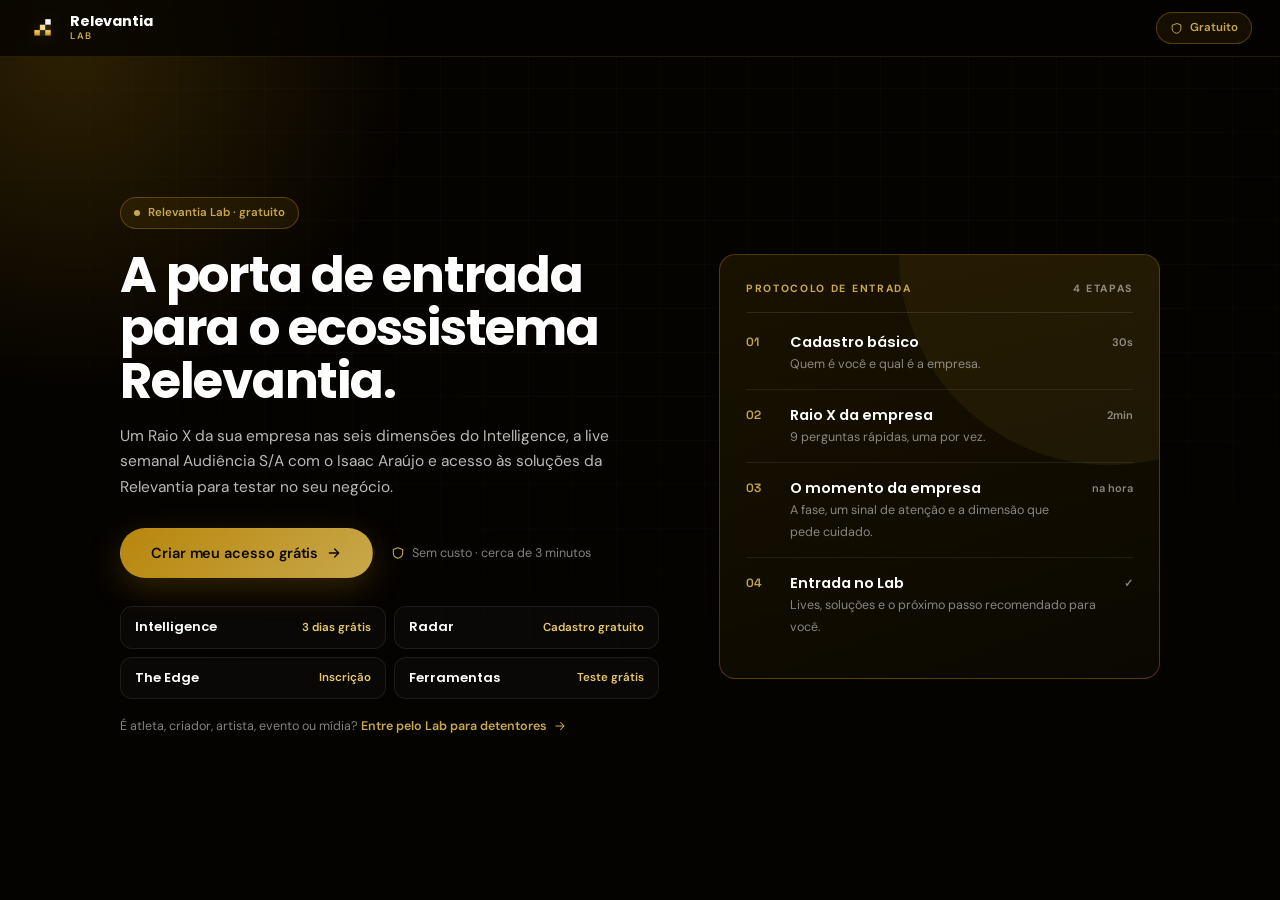
==== commit 1c0e885c: "Renomeia Agentes e plug and play para Ferramentas Co-Authored-By: Claude Opus 5.5 <noreply@anthropic" ====
--- a/index.html
+++ b/index.html
@@ -4,13 +4,13 @@
 <meta charset="utf-8">
 <meta name="viewport" content="width=device-width, initial-scale=1, viewport-fit=cover">
 <title>Relevantia Lab</title>
-<meta name="description" content="A porta de entrada gratuita do ecossistema Relevantia: Raio X da empresa, a live Audiência S/A, teste do Intelligence, cadastro no Radar, inscrição no The Edge e agentes para testar.">
+<meta name="description" content="A porta de entrada gratuita do ecossistema Relevantia: Raio X da empresa, a live Audiência S/A, teste do Intelligence, cadastro no Radar, inscrição no The Edge e ferramentas para testar.">
 <meta name="theme-color" content="#050300">
 <link rel="icon" type="image/png" href="assets/logos/mark-1.png">
 <link rel="preconnect" href="https://fonts.googleapis.com">
 <link rel="preconnect" href="https://fonts.gstatic.com" crossorigin>
 <link href="https://fonts.googleapis.com/css2?family=Poppins:wght@500;600;700&family=DM+Sans:wght@400;500;600;700&family=Space+Grotesk:wght@500;600;700&family=Inter:wght@500;600&display=swap" rel="stylesheet">
-<link rel="stylesheet" href="css/lab.css?v=6">
+<link rel="stylesheet" href="css/lab.css?v=7">
 </head>
 <body>
 
@@ -18,6 +18,6 @@
 <div id="app"></div>
 <div id="toast" class="toast" role="status" aria-live="polite"></div>
 
-<script src="js/lab.js?v=6" defer></script>
+<script src="js/lab.js?v=7" defer></script>
 </body>
 </html>
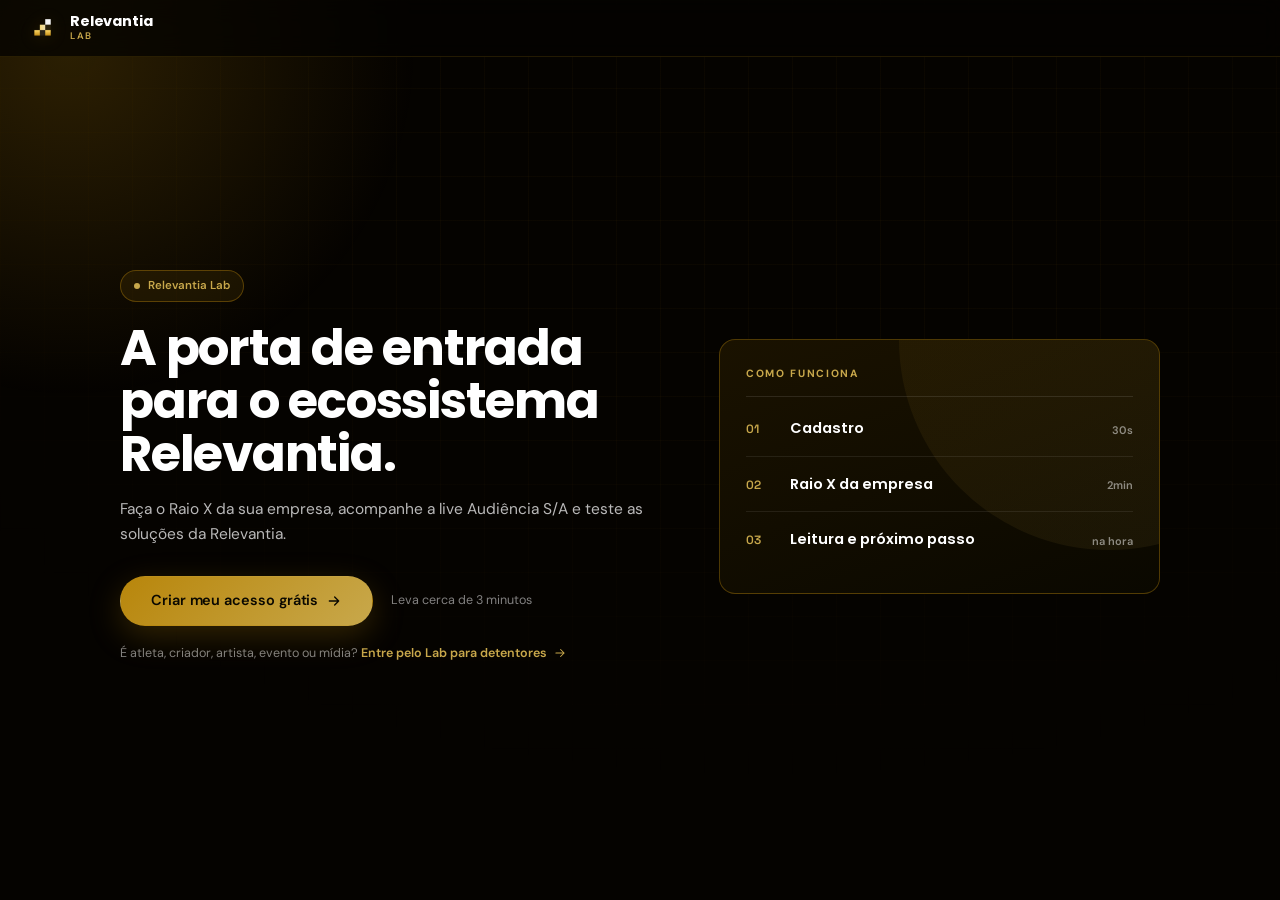
==== commit 8c4e34ce: "Enxuga a boas-vindas e tira as repetições de gratuito Tira a grade das quatro soluções, encurta o te" ====
--- a/index.html
+++ b/index.html
@@ -10,7 +10,7 @@
 <link rel="preconnect" href="https://fonts.googleapis.com">
 <link rel="preconnect" href="https://fonts.gstatic.com" crossorigin>
 <link href="https://fonts.googleapis.com/css2?family=Poppins:wght@500;600;700&family=DM+Sans:wght@400;500;600;700&family=Space+Grotesk:wght@500;600;700&family=Inter:wght@500;600&display=swap" rel="stylesheet">
-<link rel="stylesheet" href="css/lab.css?v=7">
+<link rel="stylesheet" href="css/lab.css?v=8">
 </head>
 <body>
 
@@ -18,6 +18,6 @@
 <div id="app"></div>
 <div id="toast" class="toast" role="status" aria-live="polite"></div>
 
-<script src="js/lab.js?v=7" defer></script>
+<script src="js/lab.js?v=8" defer></script>
 </body>
 </html>
--- a/css/lab.css
+++ b/css/lab.css
@@ -114,8 +114,6 @@
 /* ═════════ ONBOARDING ═════════ */
 .ob{min-height:100vh;min-height:100svh;display:flex;flex-direction:column}
 .ob-top{position:sticky;top:0;z-index:10;display:grid;grid-template-columns:1fr auto 1fr;align-items:center;gap:16px;padding:12px 28px;background:rgba(5,3,0,.78);backdrop-filter:blur(12px);-webkit-backdrop-filter:blur(12px);border-bottom:1px solid var(--line)}
-.ob-plan{justify-self:end;display:inline-flex;align-items:center;gap:7px;padding:6px 13px;border-radius:var(--radius-pill);background:rgba(184,134,11,.1);border:1px solid rgba(184,134,11,.4);font-size:11.5px;font-weight:600;color:var(--gold-light)}
-.ob-plan svg{width:13px;height:13px}
 .steps{list-style:none;display:flex;align-items:center}
 .steps li{display:inline-flex;align-items:center;gap:8px;padding:5px 12px 5px 5px;border:1px solid transparent;border-radius:var(--radius-pill);font-size:12.5px;font-weight:600;color:var(--t-3);white-space:nowrap}
 .steps li+li{margin-left:34px;position:relative}
@@ -132,10 +130,6 @@
 .welcome .cta{display:flex;flex-wrap:wrap;gap:12px 18px;align-items:center;margin-top:28px}
 .welcome .meta{display:flex;align-items:center;gap:7px;font-size:12.5px;color:var(--t-3)}
 .welcome .meta svg{width:14px;height:14px;color:var(--gold-light)}
-.welcome-offers{list-style:none;display:grid;grid-template-columns:1fr 1fr;gap:8px;margin-top:28px;max-width:540px}
-.welcome-offers li{display:flex;justify-content:space-between;align-items:center;gap:10px;padding:10px 14px;border-radius:var(--radius-md);background:rgba(255,255,255,.025);border:1px solid var(--line-2);font-size:13px}
-.welcome-offers b{font-family:var(--font-heading);font-weight:600}
-.welcome-offers span{font-size:11.5px;font-weight:600;color:var(--gold-bright);white-space:nowrap}
 .welcome-alt{margin-top:18px;font-size:12.5px;color:var(--t-3)}
 
 /* card escuro com brilho (hero do Intelligence) */
@@ -148,7 +142,7 @@
 .protocol-h{display:flex;justify-content:space-between;align-items:center;padding-bottom:14px;border-bottom:1px solid rgba(255,255,255,.1);margin-bottom:4px}
 .protocol-h .mono+.mono{color:var(--t-3)!important}
 .protocol ol{list-style:none}
-.protocol li{display:grid;grid-template-columns:32px 1fr auto;gap:12px;align-items:start;padding:14px 0;border-bottom:1px solid var(--line-2)}
+.protocol li{display:grid;grid-template-columns:32px 1fr auto;gap:12px;align-items:center;padding:16px 0;border-bottom:1px solid var(--line-2)}
 .protocol li:last-child{border-bottom:0}
 .protocol .n{font-family:var(--font-display);font-weight:600;font-size:12px;color:var(--gold-light);padding-top:2px}
 .protocol b{display:block;font-family:var(--font-heading);font-weight:600;font-size:14.5px}
@@ -276,8 +270,6 @@
 .nav-item.on svg{opacity:1;color:var(--gold-bright)}
 .nav-item .short{display:none}
 .nav-item .badge{margin-left:auto;background:rgba(184,134,11,.22);color:var(--gold-bright);font-size:9.5px;font-weight:700;padding:2px 7px;border-radius:var(--radius-pill)}
-.side-plan{display:flex;align-items:center;gap:8px;margin:0 12px 10px;padding:9px 12px;border-radius:var(--radius-sm);background:rgba(184,134,11,.1);border:1px solid var(--line);font-size:11.5px;font-weight:600;color:var(--gold-light)}
-.side-plan svg{width:14px;height:14px}
 .side-foot{display:flex;align-items:center;gap:10px;margin:0 12px 16px;padding:12px;border-radius:var(--radius-md);border:1px solid var(--line-2);transition:background .15s}
 .side-foot:hover{background:rgba(255,255,255,.04)}
 .avatar{width:34px;height:34px;border-radius:50%;display:grid;place-items:center;font-size:12px;font-weight:700;background:var(--gold-gradient);color:var(--ink);flex:none}
@@ -312,8 +304,7 @@
 .g-wide{grid-template-columns:minmax(0,1.4fr) minmax(0,1fr);align-items:start}
 .empty{padding:24px;text-align:center;color:var(--t-3);font-size:13px;border:1px dashed var(--line);border-radius:var(--radius-md)}
 /* item de lista (linha clicável dentro dos cards) */
-.sol-row,.week a,.live-row,.q-item,.poll-opt,.note-lives button,.note-entry,.roles-pick a,.welcome-offers li{background:rgba(255,255,255,.025);border:1px solid var(--line-2)}
-
+.sol-row,.week a,.live-row,.q-item,.poll-opt,.note-lives button,.note-entry,.roles-pick a,
 /* status e ofertas */
 .offer{font-size:10px;font-weight:700;letter-spacing:.08em;text-transform:uppercase;padding:3px 9px;border-radius:var(--radius-pill);color:var(--gold-bright);background:rgba(184,134,11,.14);border:1px solid rgba(184,134,11,.35);white-space:nowrap}
 .status{display:flex;align-items:center;gap:7px;font-size:11px;font-weight:700;letter-spacing:.06em;text-transform:uppercase;color:var(--ok)}
@@ -609,8 +600,7 @@
   .ob-body{padding:24px 16px 48px;align-items:flex-start}
   .welcome h1{font-size:32px}
   .welcome .cta .btn{width:100%}
-  .welcome-offers,.form-grid{grid-template-columns:1fr}
-  .protocol{padding:20px}
+    .protocol{padding:20px}
   .ob-actions{flex-direction:column-reverse;align-items:stretch}
   .ob-actions .btn{width:100%}
   .rx-q h2{font-size:21px}
